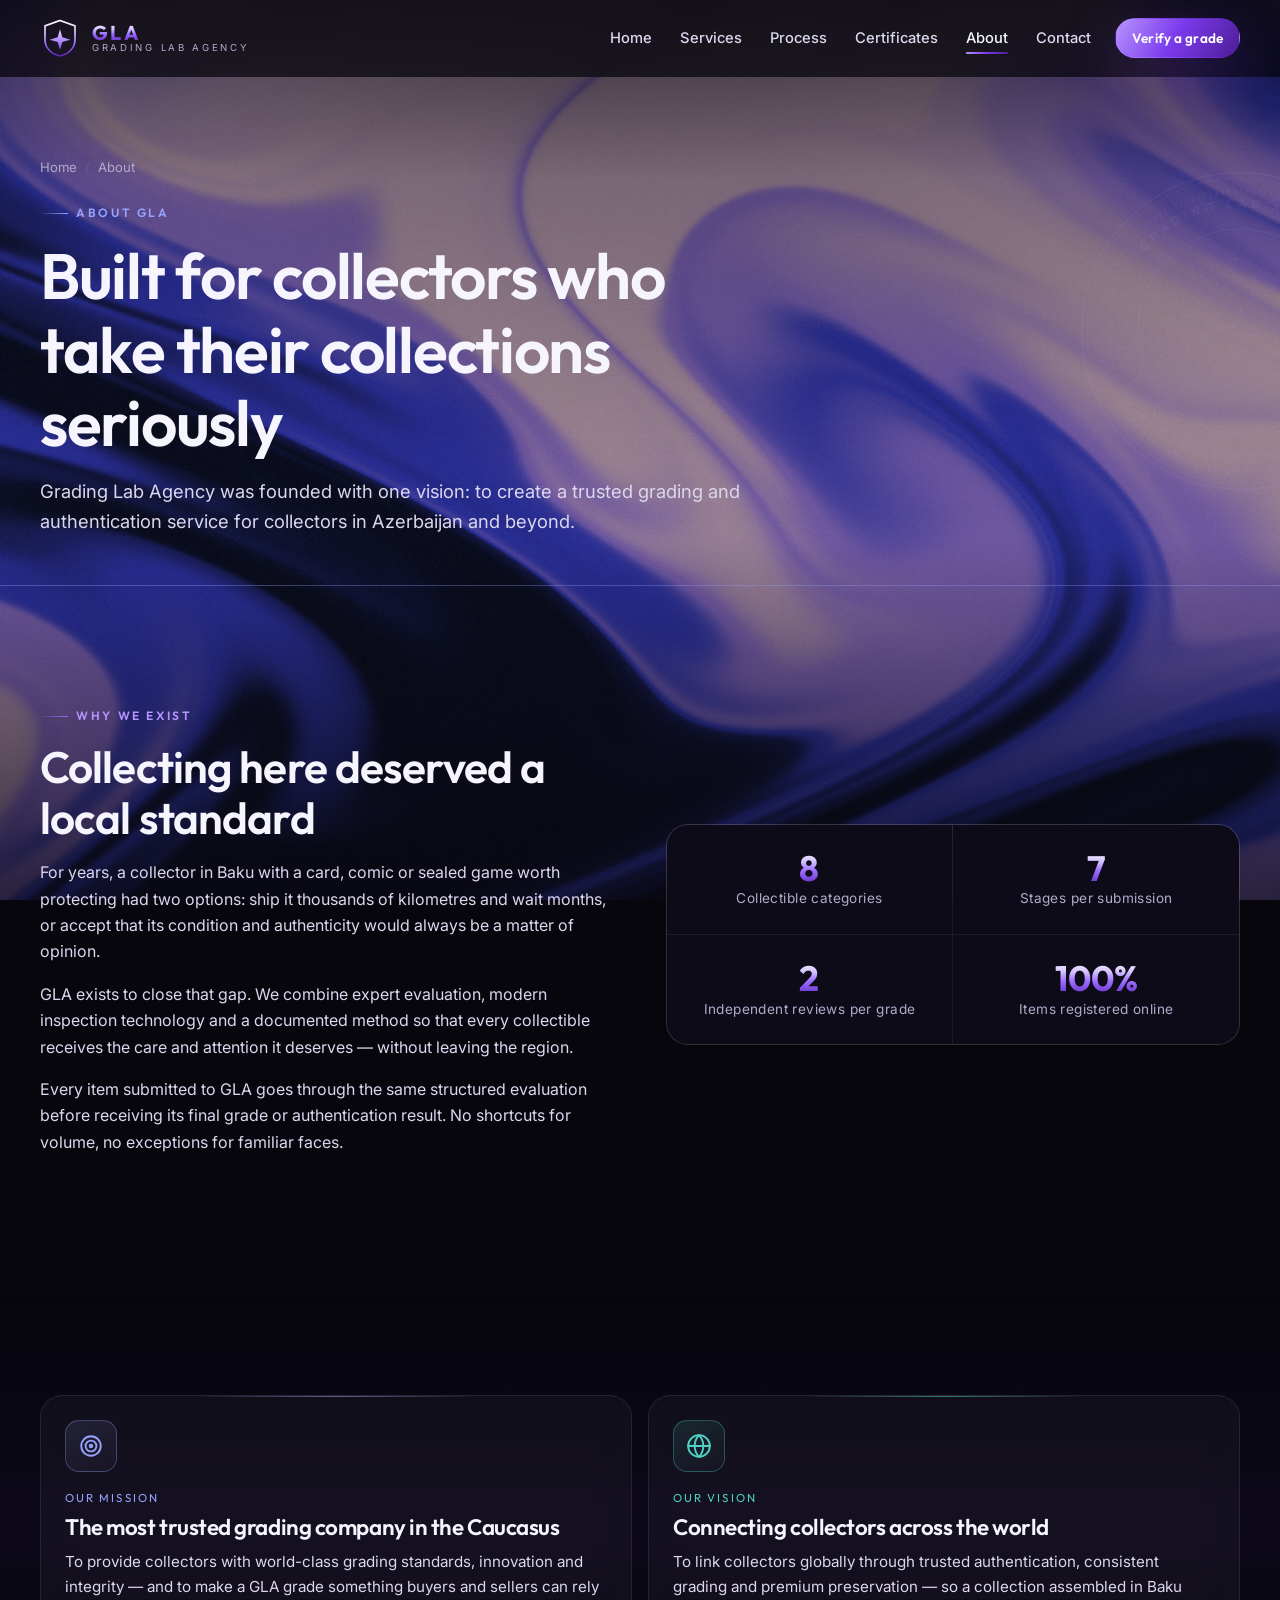
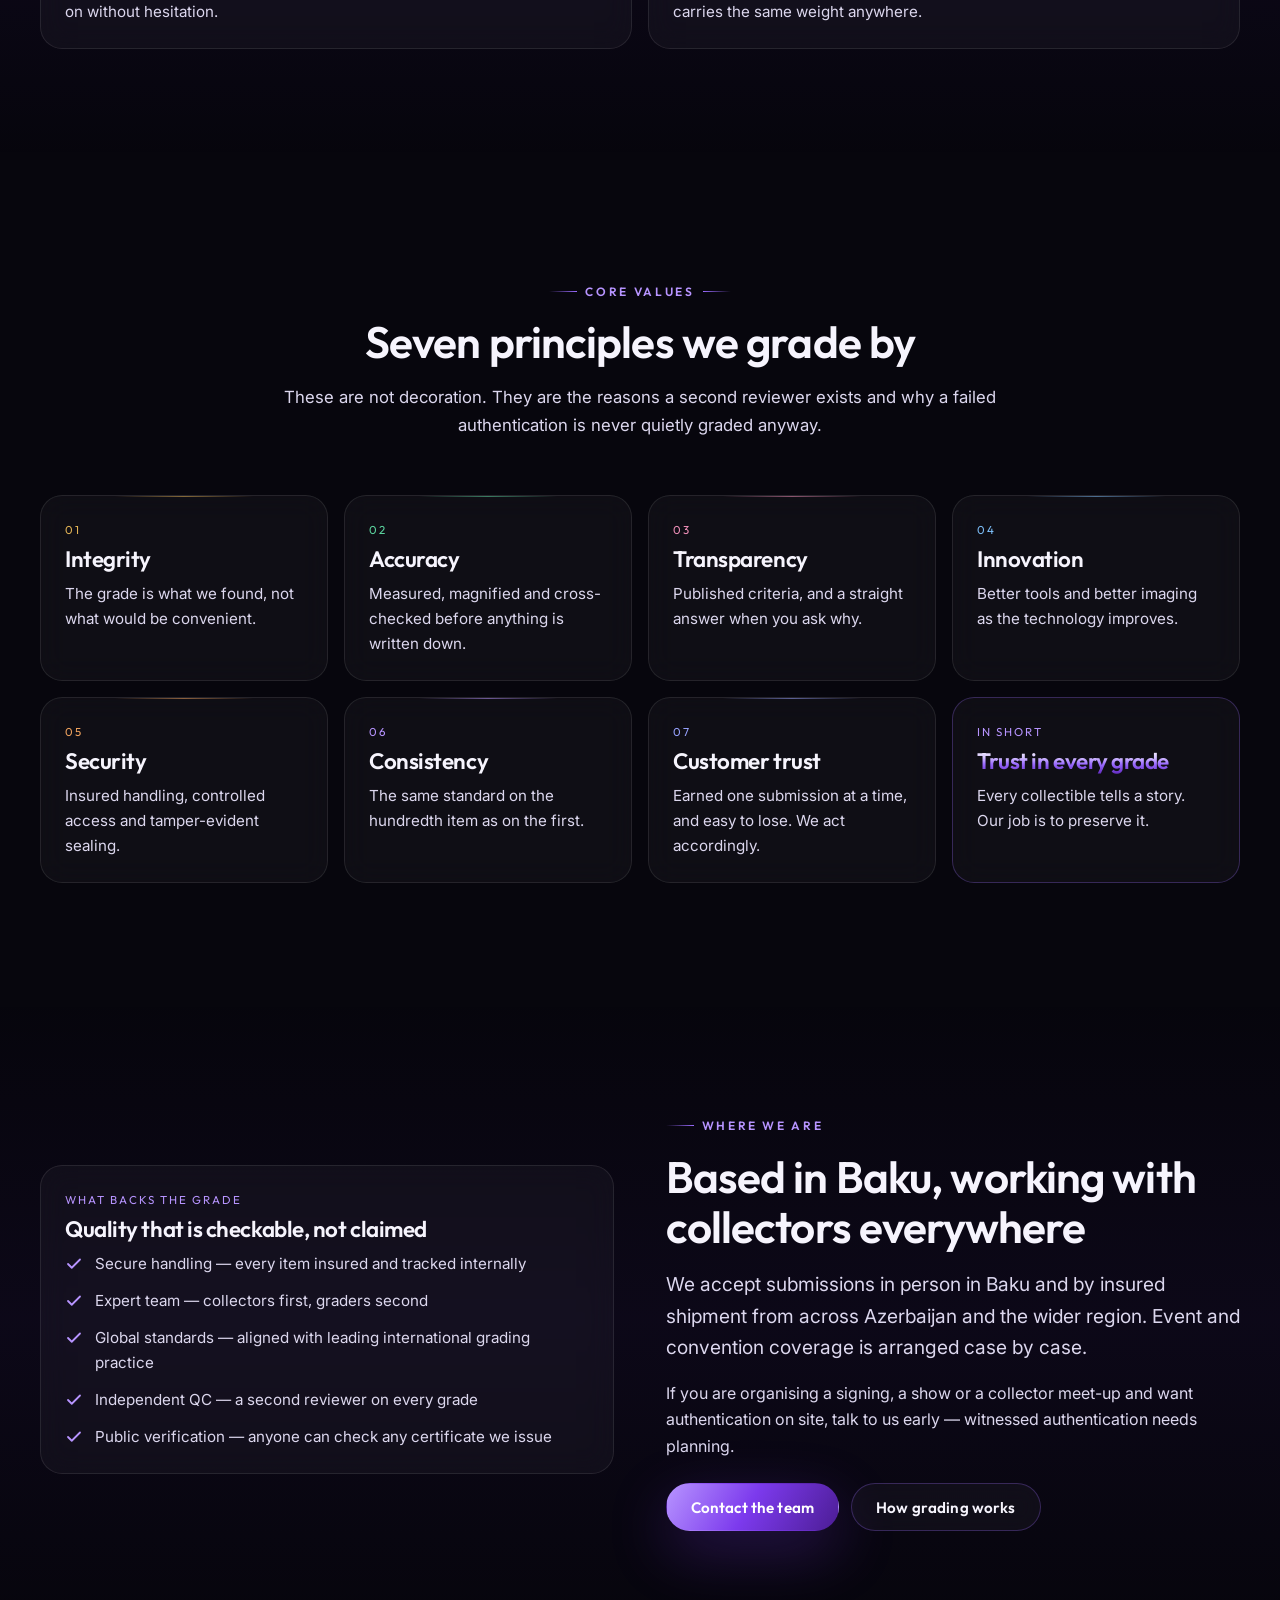
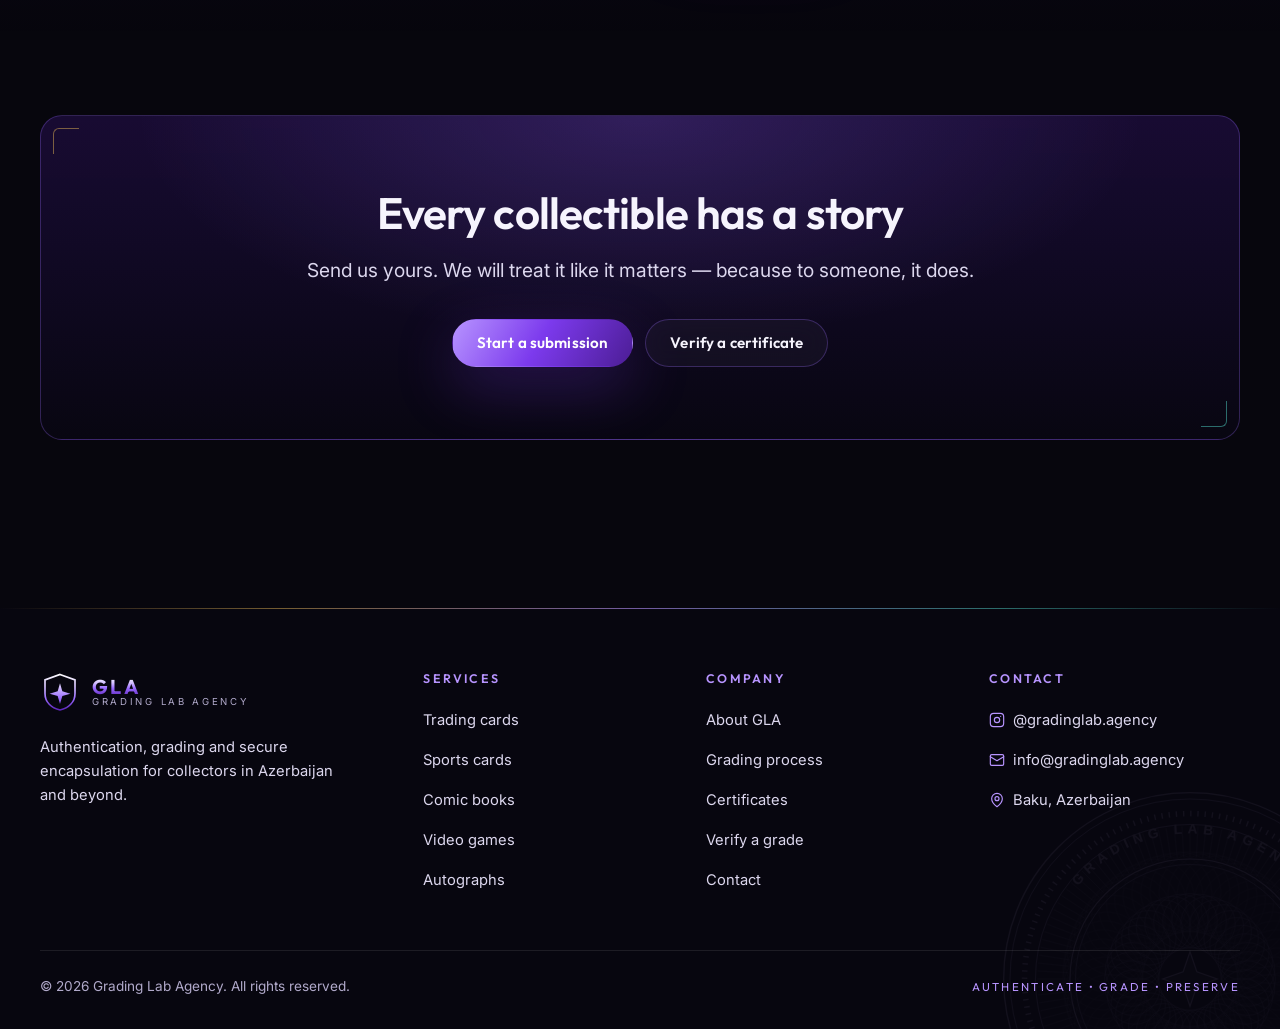
==== about.html @ 03808e55 "GLA site: grading agency site with Doctor Fate hero slab and Supabase-backed certificate verificatio" ====
<!DOCTYPE html>
<html lang="en">
<head>
<meta charset="utf-8">
<meta name="viewport" content="width=device-width, initial-scale=1">
<title>About GLA — Grading Lab Agency</title>
<meta name="description" content="Grading Lab Agency was founded to bring trusted collectible authentication and grading to Azerbaijan and the Caucasus. Our mission, vision and core values.">
<link rel="icon" href="assets/img/favicon.svg" type="image/svg+xml">
<link rel="preconnect" href="https://fonts.googleapis.com">
<link rel="preconnect" href="https://fonts.gstatic.com" crossorigin>
<link href="https://fonts.googleapis.com/css2?family=Outfit:wght@400;500;600;700&family=Inter:wght@300;400;500;600&family=JetBrains+Mono:wght@400;500&display=swap" rel="stylesheet">
<link rel="stylesheet" href="assets/css/style.css">
</head>
<body>
<div class="grain" aria-hidden="true"></div>
<a class="skip-link" href="#main">Skip to content</a>

<header class="site-header">
  <div class="container">
    <nav class="nav" aria-label="Main">
      <a class="brand" href="index.html" aria-label="Grading Lab Agency — home">
        <svg class="brand__mark" viewBox="0 0 48 48" fill="none" aria-hidden="true">
          <defs><linearGradient id="navMark" x1="24" y1="2" x2="24" y2="46" gradientUnits="userSpaceOnUse"><stop stop-color="#fff"/><stop offset=".35" stop-color="#d6c4ff"/><stop offset=".68" stop-color="#9a6bff"/><stop offset="1" stop-color="#5b23b8"/></linearGradient></defs>
          <path d="M24 3 42 9.5v16.2C42 36 34.4 42.9 24 45.6 13.6 42.9 6 36 6 25.7V9.5L24 3Z" stroke="url(#navMark)" stroke-width="2"/>
          <path d="M24 13.5 26.8 23.2 36.5 26 26.8 28.8 24 38.5 21.2 28.8 11.5 26 21.2 23.2Z" fill="url(#navMark)"/>
        </svg>
        <span class="brand__text">
          <span class="brand__name">GLA</span>
          <span class="brand__tag">Grading Lab Agency</span>
        </span>
      </a>

      <button class="nav__toggle" type="button" aria-expanded="false" aria-controls="primary-nav" aria-label="Open navigation menu">
        <svg class="icon-open" viewBox="0 0 24 24" fill="none" stroke="currentColor" stroke-width="2" stroke-linecap="round" aria-hidden="true"><path d="M4 7h16M4 12h16M4 17h16"/></svg>
        <svg class="icon-close" viewBox="0 0 24 24" fill="none" stroke="currentColor" stroke-width="2" stroke-linecap="round" aria-hidden="true"><path d="M6 6l12 12M18 6 6 18"/></svg>
      </button>

      <ul class="nav__links" id="primary-nav">
        <li><a class="nav__link" href="index.html">Home</a></li>
        <li><a class="nav__link" href="services.html">Services</a></li>
        <li><a class="nav__link" href="process.html">Process</a></li>
        <li><a class="nav__link" href="authenticity.html">Certificates</a></li>
        <li><a class="nav__link" href="about.html" aria-current="page">About</a></li>
        <li><a class="nav__link" href="contact.html">Contact</a></li>
        <li><a class="btn btn--primary btn--sm nav__cta" href="verify.html">Verify a grade</a></li>
      </ul>
    </nav>
  </div>
</header>

<main id="main">

  <section class="page-head" data-accent="indigo">
    <div class="container">
      <ol class="breadcrumb">
        <li><a href="index.html">Home</a></li>
        <li>About</li>
      </ol>
      <span class="eyebrow">About GLA</span>
      <h1>Built for collectors who take their collections seriously</h1>
      <p class="lead">
        Grading Lab Agency was founded with one vision: to create a trusted grading and authentication
        service for collectors in Azerbaijan and beyond.
      </p>
    </div>
  </section>

  <!-- ================= Story ================= -->
  <section class="section">
    <div class="container">
      <div class="split">
        <div>
          <span class="eyebrow">Why we exist</span>
          <h2>Collecting here deserved a local standard</h2>
          <p>
            For years, a collector in Baku with a card, comic or sealed game worth protecting had two
            options: ship it thousands of kilometres and wait months, or accept that its condition and
            authenticity would always be a matter of opinion.
          </p>
          <p>
            GLA exists to close that gap. We combine expert evaluation, modern inspection technology
            and a documented method so that every collectible receives the care and attention it
            deserves — without leaving the region.
          </p>
          <p>
            Every item submitted to GLA goes through the same structured evaluation before receiving
            its final grade or authentication result. No shortcuts for volume, no exceptions for
            familiar faces.
          </p>
        </div>

        <div class="stats">
          <div class="stats__item">
            <div class="stats__value">8</div>
            <div class="stats__label">Collectible categories</div>
          </div>
          <div class="stats__item">
            <div class="stats__value">7</div>
            <div class="stats__label">Stages per submission</div>
          </div>
          <div class="stats__item">
            <div class="stats__value">2</div>
            <div class="stats__label">Independent reviews per grade</div>
          </div>
          <div class="stats__item">
            <div class="stats__value">100%</div>
            <div class="stats__label">Items registered online</div>
          </div>
        </div>
      </div>
    </div>
  </section>

  <!-- ================= Mission / vision ================= -->
  <section class="section section--alt">
    <div class="container">
      <div class="grid grid--2">
        <div class="card reveal" data-accent="indigo">
          <div class="card__icon">
            <svg viewBox="0 0 24 24" fill="none" stroke="currentColor" stroke-width="1.75" stroke-linecap="round" stroke-linejoin="round" aria-hidden="true"><circle cx="12" cy="12" r="9"/><circle cx="12" cy="12" r="5"/><circle cx="12" cy="12" r="1.2"/></svg>
          </div>
          <span class="card__meta">Our mission</span>
          <h3>The most trusted grading company in the Caucasus</h3>
          <p>
            To provide collectors with world-class grading standards, innovation and integrity —
            and to make a GLA grade something buyers and sellers can rely on without hesitation.
          </p>
        </div>

        <div class="card reveal" data-accent="cyan">
          <div class="card__icon">
            <svg viewBox="0 0 24 24" fill="none" stroke="currentColor" stroke-width="1.75" stroke-linecap="round" stroke-linejoin="round" aria-hidden="true"><circle cx="12" cy="12" r="10"/><path d="M12 2a14.5 14.5 0 0 0 0 20 14.5 14.5 0 0 0 0-20M2 12h20"/></svg>
          </div>
          <span class="card__meta">Our vision</span>
          <h3>Connecting collectors across the world</h3>
          <p>
            To link collectors globally through trusted authentication, consistent grading and premium
            preservation — so a collection assembled in Baku carries the same weight anywhere.
          </p>
        </div>
      </div>
    </div>
  </section>

  <!-- ================= Values ================= -->
  <section class="section">
    <div class="container">
      <div class="section-head text-center">
        <span class="eyebrow">Core values</span>
        <h2>Seven principles we grade by</h2>
        <p>These are not decoration. They are the reasons a second reviewer exists and why a failed authentication is never quietly graded anyway.</p>
      </div>

      <div class="grid grid--4">
        <div class="card reveal" data-accent="gold">
          <span class="card__meta">01</span>
          <h3>Integrity</h3>
          <p>The grade is what we found, not what would be convenient.</p>
        </div>
        <div class="card reveal" data-accent="emerald">
          <span class="card__meta">02</span>
          <h3>Accuracy</h3>
          <p>Measured, magnified and cross-checked before anything is written down.</p>
        </div>
        <div class="card reveal" data-accent="rose">
          <span class="card__meta">03</span>
          <h3>Transparency</h3>
          <p>Published criteria, and a straight answer when you ask why.</p>
        </div>
        <div class="card reveal" data-accent="sky">
          <span class="card__meta">04</span>
          <h3>Innovation</h3>
          <p>Better tools and better imaging as the technology improves.</p>
        </div>
        <div class="card reveal" data-accent="amber">
          <span class="card__meta">05</span>
          <h3>Security</h3>
          <p>Insured handling, controlled access and tamper-evident sealing.</p>
        </div>
        <div class="card reveal" data-accent="violet">
          <span class="card__meta">06</span>
          <h3>Consistency</h3>
          <p>The same standard on the hundredth item as on the first.</p>
        </div>
        <div class="card reveal" data-accent="indigo">
          <span class="card__meta">07</span>
          <h3>Customer trust</h3>
          <p>Earned one submission at a time, and easy to lose. We act accordingly.</p>
        </div>
        <div class="card reveal" style="border-color: var(--border-brand)">
          <span class="card__meta">In short</span>
          <h3 class="text-chrome">Trust in every grade</h3>
          <p>Every collectible tells a story. Our job is to preserve it.</p>
        </div>
      </div>
    </div>
  </section>

  <!-- ================= Standards ================= -->
  <section class="section section--alt">
    <div class="container">
      <div class="split">
        <div class="card">
          <span class="card__meta">What backs the grade</span>
          <h3>Quality that is checkable, not claimed</h3>
          <ul class="check-list">
            <li><svg viewBox="0 0 24 24" fill="none" stroke="currentColor" stroke-width="2.4" stroke-linecap="round" stroke-linejoin="round" aria-hidden="true"><path d="m20 6-11 11-5-5"/></svg> Secure handling — every item insured and tracked internally</li>
            <li><svg viewBox="0 0 24 24" fill="none" stroke="currentColor" stroke-width="2.4" stroke-linecap="round" stroke-linejoin="round" aria-hidden="true"><path d="m20 6-11 11-5-5"/></svg> Expert team — collectors first, graders second</li>
            <li><svg viewBox="0 0 24 24" fill="none" stroke="currentColor" stroke-width="2.4" stroke-linecap="round" stroke-linejoin="round" aria-hidden="true"><path d="m20 6-11 11-5-5"/></svg> Global standards — aligned with leading international grading practice</li>
            <li><svg viewBox="0 0 24 24" fill="none" stroke="currentColor" stroke-width="2.4" stroke-linecap="round" stroke-linejoin="round" aria-hidden="true"><path d="m20 6-11 11-5-5"/></svg> Independent QC — a second reviewer on every grade</li>
            <li><svg viewBox="0 0 24 24" fill="none" stroke="currentColor" stroke-width="2.4" stroke-linecap="round" stroke-linejoin="round" aria-hidden="true"><path d="m20 6-11 11-5-5"/></svg> Public verification — anyone can check any certificate we issue</li>
          </ul>
        </div>

        <div>
          <span class="eyebrow">Where we are</span>
          <h2>Based in Baku, working with collectors everywhere</h2>
          <p class="lead">
            We accept submissions in person in Baku and by insured shipment from across Azerbaijan and
            the wider region. Event and convention coverage is arranged case by case.
          </p>
          <p>
            If you are organising a signing, a show or a collector meet-up and want authentication on
            site, talk to us early — witnessed authentication needs planning.
          </p>
          <div class="btn-row" style="margin-top: var(--sp-6)">
            <a class="btn btn--primary" href="contact.html">Contact the team</a>
            <a class="btn btn--ghost" href="process.html">How grading works</a>
          </div>
        </div>
      </div>
    </div>
  </section>

  <section class="section section--tight">
    <div class="container">
      <div class="cta-band reveal">
        <h2>Every collectible has a story</h2>
        <p class="lead">Send us yours. We will treat it like it matters — because to someone, it does.</p>
        <div class="btn-row">
          <a class="btn btn--primary" href="contact.html">Start a submission</a>
          <a class="btn btn--ghost" href="verify.html">Verify a certificate</a>
        </div>
      </div>
    </div>
  </section>

</main>

<footer class="site-footer">
  <div class="container">
    <div class="footer__grid">
      <div class="footer__brand">
        <a class="brand" href="index.html" aria-label="Grading Lab Agency — home">
          <svg class="brand__mark" viewBox="0 0 48 48" fill="none" aria-hidden="true">
            <defs><linearGradient id="footMark" x1="24" y1="2" x2="24" y2="46" gradientUnits="userSpaceOnUse"><stop stop-color="#fff"/><stop offset=".35" stop-color="#d6c4ff"/><stop offset=".68" stop-color="#9a6bff"/><stop offset="1" stop-color="#5b23b8"/></linearGradient></defs>
            <path d="M24 3 42 9.5v16.2C42 36 34.4 42.9 24 45.6 13.6 42.9 6 36 6 25.7V9.5L24 3Z" stroke="url(#footMark)" stroke-width="2"/>
            <path d="M24 13.5 26.8 23.2 36.5 26 26.8 28.8 24 38.5 21.2 28.8 11.5 26 21.2 23.2Z" fill="url(#footMark)"/>
          </svg>
          <span class="brand__text">
            <span class="brand__name">GLA</span>
            <span class="brand__tag">Grading Lab Agency</span>
          </span>
        </a>
        <p>Authentication, grading and secure encapsulation for collectors in Azerbaijan and beyond.</p>
      </div>

      <div class="footer__col">
        <h4>Services</h4>
        <ul>
          <li><a href="services.html#trading-cards">Trading cards</a></li>
          <li><a href="services.html#sports-cards">Sports cards</a></li>
          <li><a href="services.html#comics">Comic books</a></li>
          <li><a href="services.html#video-games">Video games</a></li>
          <li><a href="services.html#autographs">Autographs</a></li>
        </ul>
      </div>

      <div class="footer__col">
        <h4>Company</h4>
        <ul>
          <li><a href="about.html">About GLA</a></li>
          <li><a href="process.html">Grading process</a></li>
          <li><a href="authenticity.html">Certificates</a></li>
          <li><a href="verify.html">Verify a grade</a></li>
          <li><a href="contact.html">Contact</a></li>
        </ul>
      </div>

      <div class="footer__col">
        <h4>Contact</h4>
        <ul>
          <li><a href="https://www.instagram.com/gradinglab.agency" target="_blank" rel="noopener noreferrer">
            <svg viewBox="0 0 24 24" fill="none" stroke="currentColor" stroke-width="1.75" stroke-linecap="round" stroke-linejoin="round" aria-hidden="true"><rect x="2" y="2" width="20" height="20" rx="5"/><circle cx="12" cy="12" r="4"/><path d="M17.5 6.5h.01"/></svg>
            @gradinglab.agency</a></li>
          <li><a href="mailto:info@gradinglab.agency">
            <svg viewBox="0 0 24 24" fill="none" stroke="currentColor" stroke-width="1.75" stroke-linecap="round" stroke-linejoin="round" aria-hidden="true"><rect x="2" y="4" width="20" height="16" rx="2"/><path d="m2 7 10 6 10-6"/></svg>
            info@gradinglab.agency</a></li>
          <li><span>
            <svg viewBox="0 0 24 24" fill="none" stroke="currentColor" stroke-width="1.75" stroke-linecap="round" stroke-linejoin="round" aria-hidden="true"><path d="M20 10c0 6-8 12-8 12s-8-6-8-12a8 8 0 0 1 16 0Z"/><circle cx="12" cy="10" r="3"/></svg>
            Baku, Azerbaijan</span></li>
        </ul>
      </div>
    </div>

    <div class="footer__bottom">
      <span>&copy; <span data-year>2026</span> Grading Lab Agency. All rights reserved.</span>
      <span class="footer__tagline">Authenticate • Grade • Preserve</span>
    </div>
  </div>
</footer>

<script src="assets/js/silk-bg.js" defer></script>

<script src="assets/js/main.js" defer></script>
</body>
</html>
---- assets/css/style.css ----
/* ==========================================================================
   Grading Lab Agency (GLA) — Global stylesheet
   Dark chrome-violet luxury system. Tokens → base → layout → components.
   ========================================================================== */

/* --------------------------------------------------------------------------
   1. Design tokens
   -------------------------------------------------------------------------- */
:root {
  /* Surfaces */
  --bg: #07060d;
  --bg-elevated: #0d0b17;
  --surface: rgba(255, 255, 255, 0.035);
  --surface-strong: rgba(255, 255, 255, 0.06);
  --surface-solid: #12101f;

  /* Brand — chrome violet */
  --violet-100: #ede6ff;
  --violet-200: #d6c4ff;
  --violet-300: #b794ff;
  --violet-400: #9a6bff;
  --violet-500: #7c3aed;
  --violet-600: #6425c9;
  --violet-700: #431a8a;
  --violet-900: #1b0d3a;

  /* Text */
  --text: #f6f4fd;
  --text-secondary: #dcd7ee;   /* lifted for readability over the shader */
  --text-muted: #b1aacb;       /* lifted so small labels stay legible */

  /* Lines */
  --border: rgba(255, 255, 255, 0.09);
  --border-brand: rgba(154, 107, 255, 0.28);

  /* Semantic */
  --success: #34d399;
  --danger: #f87171;
  --warning: #fbbf24;

  /* Accents — deliberately desaturated so they read as rich rather than neon
     on a near-black page. Each one carries meaning somewhere in the site:
     gold = grade and value, cyan = verification, emerald = authenticated. */
  --a-violet: #b794ff;
  --a-gold:   #e2b355;
  --a-cyan:   #4fd1c5;
  --a-rose:   #ef8fb8;
  --a-amber:  #f0a35e;
  --a-sky:    #7cbdf7;
  --a-emerald:#5cd6a0;
  --a-indigo: #98a3ff;

  /* Gradients */
  --chrome: linear-gradient(180deg, #ffffff 0%, #d6c4ff 32%, #9a6bff 58%, #5b23b8 100%);
  --brand-sweep: linear-gradient(120deg, #b794ff 0%, #7c3aed 48%, #4c1d95 100%);
  --glow: radial-gradient(circle at 50% 0%, rgba(124, 58, 237, 0.35), transparent 65%);

  /* Type */
  --font-display: 'Outfit', 'Segoe UI', system-ui, sans-serif;
  --font-body: 'Inter', system-ui, -apple-system, sans-serif;
  --font-mono: 'JetBrains Mono', ui-monospace, 'SF Mono', monospace;

  /* Space scale (4pt rhythm) */
  --sp-1: 0.25rem;
  --sp-2: 0.5rem;
  --sp-3: 0.75rem;
  --sp-4: 1rem;
  --sp-6: 1.5rem;
  --sp-8: 2rem;
  --sp-12: 3rem;
  --sp-16: 4rem;
  --sp-24: 6rem;

  /* Shape */
  --radius-sm: 8px;
  --radius: 14px;
  --radius-lg: 22px;
  --radius-pill: 999px;

  /* Elevation */
  --shadow-sm: 0 2px 12px rgba(0, 0, 0, 0.4);
  --shadow: 0 18px 48px rgba(0, 0, 0, 0.55);
  --shadow-brand: 0 20px 60px rgba(124, 58, 237, 0.28);

  /* Motion */
  --ease-out: cubic-bezier(0.22, 1, 0.36, 1);
  --dur: 240ms;

  /* Layering */
  --z-header: 100;
  --z-menu: 200;

  --container: 1200px;
}

/* --------------------------------------------------------------------------
   2. Base
   -------------------------------------------------------------------------- */
*,
*::before,
*::after { box-sizing: border-box; }

html {
  scroll-behavior: smooth;
  -webkit-text-size-adjust: 100%;
  background: var(--bg);   /* base layer + fallback if the shader can't run */
}

body {
  margin: 0;
  min-height: 100dvh;
  background: transparent;  /* let the .silk-bg canvas show through */
  color: var(--text-secondary);
  font-family: var(--font-body);
  font-size: 1rem;
  line-height: 1.65;
  -webkit-font-smoothing: antialiased;
  overflow-x: hidden;
}

/* Legibility scrim over the Silk canvas. A dark veil — heavier at the top
   (behind the sticky header) and bottom (behind the footer), lighter through
   the middle so the flow reads clearly — keeps the silk from washing out the
   light UI text. Doubles as the tint over the html base colour when the
   shader is absent. */
body::before {
  content: '';
  position: fixed;
  inset: 0;
  pointer-events: none;
  z-index: 0;
  background:
    linear-gradient(180deg,
      rgba(7, 6, 13, 0.74) 0%,
      rgba(7, 6, 13, 0.44) 20%,
      rgba(7, 6, 13, 0.40) 60%,
      rgba(7, 6, 13, 0.80) 100%),
    radial-gradient(120% 85% at 50% 0%, rgba(11, 16, 38, 0.30), transparent 62%);
}

/* Lab-bench grid plus a fine grain. The grain is what stops the big gradients
   from banding, and it is most of why the surfaces read as "material". */
body::after {
  content: '';
  position: fixed;
  inset: 0;
  pointer-events: none;
  z-index: 0;
  background-image:
    linear-gradient(rgba(154, 107, 255, 0.055) 1px, transparent 1px),
    linear-gradient(90deg, rgba(154, 107, 255, 0.055) 1px, transparent 1px);
  background-size: 72px 72px;
  -webkit-mask-image: radial-gradient(120% 90% at 50% 0%, #000 0%, transparent 72%);
  mask-image: radial-gradient(120% 90% at 50% 0%, #000 0%, transparent 72%);
  opacity: 0.7;
}

.grain {
  position: fixed;
  inset: 0;
  z-index: 0;
  pointer-events: none;
  opacity: 0.05;
  mix-blend-mode: overlay;
  background-image: url("data:image/svg+xml,%3Csvg xmlns='http://www.w3.org/2000/svg' width='180' height='180'%3E%3Cfilter id='n'%3E%3CfeTurbulence type='fractalNoise' baseFrequency='.85' numOctaves='3' stitchTiles='stitch'/%3E%3C/filter%3E%3Crect width='180' height='180' filter='url(%23n)'/%3E%3C/svg%3E");
}

/* --------------------------------------------------------------------------
   1b. Silk shader backdrop + legibility scrim
   assets/js/silk-bg.js mounts a fixed <canvas.silk-bg> that renders the
   animated "Silk" flow shader. The canvas sits at the very back; a scrim
   (repurposed body::before) tones the bright silk down to a deep, moody flow
   so the dark UI and its light text stay readable over it. If WebGL is
   unavailable the canvas removes itself and this same scrim + the html base
   colour become the static fallback background.
   -------------------------------------------------------------------------- */
.silk-bg {
  position: fixed;
  inset: 0;
  width: 100%;
  height: 100%;
  z-index: -1;            /* behind the scrim (body::before) and all content */
  display: block;
  pointer-events: none;
  background: var(--bg);  /* covers the first frame before WebGL paints */
}

h1, h2, h3, h4, h5 {
  font-family: var(--font-display);
  color: var(--text);
  line-height: 1.15;
  margin: 0 0 var(--sp-4);
  font-weight: 600;
  letter-spacing: -0.02em;
}

h1 { font-size: clamp(2.25rem, 6vw, 4rem); }
h2 { font-size: clamp(1.75rem, 4vw, 2.75rem); }
h3 { font-size: clamp(1.15rem, 2vw, 1.4rem); }
h4 { font-size: 1.05rem; }

p { margin: 0 0 var(--sp-4); max-width: 68ch; }

a {
  color: var(--violet-300);
  text-decoration: none;
  transition: color var(--dur) var(--ease-out);
}
a:hover { color: var(--violet-200); }

img, svg { max-width: 100%; height: auto; display: block; }

ul, ol { margin: 0; padding: 0; list-style: none; }

:focus-visible {
  outline: 2px solid var(--violet-300);
  outline-offset: 3px;
  border-radius: 4px;
}

::selection { background: var(--violet-500); color: #fff; }

/* --------------------------------------------------------------------------
   3. Utilities
   -------------------------------------------------------------------------- */
.container {
  width: min(100% - 2.5rem, var(--container));
  margin-inline: auto;
  position: relative;
  z-index: 1;
}

.container--narrow { max-width: 860px; }

.section { padding-block: clamp(3.5rem, 9vw, 7rem); position: relative; }
.section--tight { padding-block: clamp(2.5rem, 6vw, 4.5rem); }
.section--alt { background: linear-gradient(180deg, transparent, rgba(124, 58, 237, 0.05), transparent); }
.section--flush-bottom { padding-bottom: 0; }
.section--flush-top { padding-top: 0; }

.skip-link {
  position: absolute;
  left: var(--sp-4);
  top: -100px;
  z-index: 999;
  background: var(--violet-500);
  color: #fff;
  padding: var(--sp-3) var(--sp-4);
  border-radius: var(--radius-sm);
  font-weight: 600;
  transition: top var(--dur) var(--ease-out);
}
.skip-link:focus { top: var(--sp-4); color: #fff; }

.sr-only {
  position: absolute;
  width: 1px; height: 1px;
  padding: 0; margin: -1px;
  overflow: hidden;
  clip: rect(0 0 0 0);
  white-space: nowrap;
  border: 0;
}

.text-chrome {
  background: var(--chrome);
  -webkit-background-clip: text;
  background-clip: text;
  color: transparent;
}

.text-violet { color: var(--violet-300); }
.text-center { text-align: center; }
.mono { font-family: var(--font-mono); font-variant-numeric: tabular-nums; }

/* Eyebrow label above section titles */
.eyebrow {
  display: inline-flex;
  align-items: center;
  gap: var(--sp-2);
  font-family: var(--font-display);
  font-size: 0.75rem;
  font-weight: 600;
  letter-spacing: 0.22em;
  text-transform: uppercase;
  color: var(--violet-300);
  margin-bottom: var(--sp-4);
}
.eyebrow::before {
  content: '';
  width: 28px;
  height: 1px;
  background: linear-gradient(90deg, transparent, var(--violet-400));
}

.section-head { max-width: 760px; margin-bottom: clamp(2rem, 5vw, 3.5rem); }
.section-head.text-center { margin-inline: auto; }
.section-head.text-center .eyebrow::after {
  content: '';
  width: 28px;
  height: 1px;
  background: linear-gradient(270deg, transparent, var(--violet-400));
}
.section-head p { font-size: 1.05rem; }
.section-head.text-center p { margin-inline: auto; }

.lead { font-size: clamp(1.05rem, 2vw, 1.2rem); color: var(--text-secondary); }

.divider {
  height: 1px;
  border: 0;
  background: linear-gradient(90deg, transparent, var(--border-brand), transparent);
  margin: 0;
}

/* --------------------------------------------------------------------------
   4. Buttons
   -------------------------------------------------------------------------- */
.btn {
  display: inline-flex;
  align-items: center;
  justify-content: center;
  gap: var(--sp-2);
  min-height: 48px;
  padding: 0 var(--sp-6);
  border-radius: var(--radius-pill);
  border: 1px solid transparent;
  font-family: var(--font-display);
  font-size: 0.95rem;
  font-weight: 600;
  letter-spacing: 0.01em;
  cursor: pointer;
  text-align: center;
  transition: transform var(--dur) var(--ease-out),
              box-shadow var(--dur) var(--ease-out),
              background-color var(--dur) var(--ease-out),
              border-color var(--dur) var(--ease-out),
              color var(--dur) var(--ease-out);
}

.btn:active { transform: translateY(1px); }

.btn--primary {
  background: var(--brand-sweep);
  color: #fff;
  box-shadow: var(--shadow-brand);
}
.btn--primary:hover {
  color: #fff;
  box-shadow: 0 24px 70px rgba(124, 58, 237, 0.45);
  transform: translateY(-2px);
}

.btn--ghost {
  background: var(--surface);
  border-color: var(--border-brand);
  color: var(--text);
  backdrop-filter: blur(12px);
}
.btn--ghost:hover {
  background: var(--surface-strong);
  border-color: var(--violet-400);
  color: #fff;
  transform: translateY(-2px);
}

.btn--block { width: 100%; }
.btn--sm { min-height: 40px; padding: 0 var(--sp-4); font-size: 0.85rem; }

.btn[disabled], .btn[aria-disabled='true'] {
  opacity: 0.45;
  cursor: not-allowed;
  transform: none;
  box-shadow: none;
}

.btn-row {
  display: flex;
  flex-wrap: wrap;
  gap: var(--sp-3);
}

/* Text link with arrow */
.link-arrow {
  display: inline-flex;
  align-items: center;
  gap: var(--sp-2);
  font-family: var(--font-display);
  font-weight: 600;
  font-size: 0.9rem;
  min-height: 44px;
}
.link-arrow svg { transition: transform var(--dur) var(--ease-out); }
.link-arrow:hover svg { transform: translateX(4px); }

/* --------------------------------------------------------------------------
   5. Header / navigation
   -------------------------------------------------------------------------- */
.site-header {
  position: sticky;
  top: 0;
  z-index: var(--z-header);
  background: rgba(7, 6, 13, 0.72);
  backdrop-filter: blur(18px);
  -webkit-backdrop-filter: blur(18px);
  border-bottom: 1px solid transparent;
  transition: border-color var(--dur) var(--ease-out), background-color var(--dur) var(--ease-out);
}
.site-header.is-stuck {
  border-bottom-color: var(--border);
  background: rgba(7, 6, 13, 0.92);
}

.nav {
  display: flex;
  align-items: center;
  gap: var(--sp-6);
  min-height: 76px;
}

.brand {
  display: inline-flex;
  align-items: center;
  gap: var(--sp-3);
  margin-right: auto;
  color: var(--text);
}
.brand:hover { color: var(--text); }
.brand__mark { width: 40px; height: 40px; flex: none; }
.brand__text { display: flex; flex-direction: column; line-height: 1.05; }
.brand__name {
  font-family: var(--font-display);
  font-weight: 700;
  font-size: 1.25rem;
  letter-spacing: 0.12em;
  background: var(--chrome);
  -webkit-background-clip: text;
  background-clip: text;
  color: transparent;
}
.brand__tag {
  font-size: 0.6rem;
  letter-spacing: 0.28em;
  text-transform: uppercase;
  color: var(--text-muted);
}

.nav__links {
  display: flex;
  align-items: center;
  gap: var(--sp-1);
}

.nav__link {
  display: inline-flex;
  align-items: center;
  min-height: 44px;
  padding: 0 var(--sp-3);
  border-radius: var(--radius-sm);
  font-size: 0.92rem;
  font-weight: 500;
  color: var(--text-secondary);
  position: relative;
  transition: color var(--dur) var(--ease-out), background-color var(--dur) var(--ease-out);
}
.nav__link:hover { color: var(--text); background: var(--surface); }
.nav__link[aria-current='page'] { color: var(--text); }
.nav__link[aria-current='page']::after {
  content: '';
  position: absolute;
  left: var(--sp-3);
  right: var(--sp-3);
  bottom: 6px;
  height: 2px;
  border-radius: 2px;
  background: var(--brand-sweep);
}

.nav__cta { margin-left: var(--sp-2); }

.nav__toggle {
  display: none;
  align-items: center;
  justify-content: center;
  width: 48px;
  height: 48px;
  border-radius: var(--radius-sm);
  border: 1px solid var(--border);
  background: var(--surface);
  color: var(--text);
  cursor: pointer;
}
.nav__toggle:hover { background: var(--surface-strong); }
.nav__toggle svg { width: 22px; height: 22px; }
.nav__toggle .icon-close { display: none; }
.nav__toggle[aria-expanded='true'] .icon-close { display: block; }
.nav__toggle[aria-expanded='true'] .icon-open { display: none; }

@media (max-width: 1040px) {
  .nav__toggle { display: inline-flex; }
  .nav__links {
    position: fixed;
    inset: 76px 0 auto;
    z-index: var(--z-menu);
    flex-direction: column;
    align-items: stretch;
    gap: var(--sp-1);
    padding: var(--sp-4) 1.25rem calc(var(--sp-8) + env(safe-area-inset-bottom));
    background: rgba(9, 7, 18, 0.98);
    backdrop-filter: blur(20px);
    border-bottom: 1px solid var(--border);
    max-height: calc(100dvh - 76px);
    overflow-y: auto;
    transform: translateY(-8px);
    opacity: 0;
    visibility: hidden;
    transition: opacity var(--dur) var(--ease-out), transform var(--dur) var(--ease-out), visibility var(--dur);
  }
  .nav__links.is-open {
    transform: translateY(0);
    opacity: 1;
    visibility: visible;
  }
  .nav__link { min-height: 52px; padding: 0 var(--sp-4); font-size: 1rem; }
  .nav__link[aria-current='page']::after { display: none; }
  .nav__link[aria-current='page'] { background: var(--surface); color: var(--violet-200); }
  .nav__cta { margin: var(--sp-3) 0 0; }
}

/* --------------------------------------------------------------------------
   6. Hero
   -------------------------------------------------------------------------- */
.hero {
  position: relative;
  padding-block: clamp(3.5rem, 10vw, 7.5rem) clamp(3rem, 8vw, 6rem);
  overflow: hidden;
}

.hero__grid {
  display: grid;
  grid-template-columns: 1.05fr 0.95fr;
  gap: clamp(2rem, 5vw, 4rem);
  align-items: center;
}
/* Stop grid tracks being forced wider than the container by min-content. */
.hero__grid > * { min-width: 0; }

.hero__badge {
  display: inline-flex;
  align-items: center;
  gap: var(--sp-2);
  padding: var(--sp-2) var(--sp-4);
  border-radius: var(--radius-pill);
  border: 1px solid var(--border-brand);
  background: var(--surface);
  backdrop-filter: blur(12px);
  font-size: 0.78rem;
  font-weight: 500;
  letter-spacing: 0.08em;
  text-transform: uppercase;
  color: var(--violet-200);
  margin-bottom: var(--sp-6);
}
.hero__badge .dot {
  width: 7px; height: 7px;
  border-radius: 50%;
  background: var(--violet-300);
  box-shadow: 0 0 12px var(--violet-400);
}

.hero h1 { margin-bottom: var(--sp-6); }
.hero__title-line { display: block; }

.hero__sub {
  font-size: clamp(1.05rem, 2vw, 1.2rem);
  max-width: 54ch;
  margin-bottom: var(--sp-8);
}

/* ---- Hero stage: 3D rotating graded slab ------------------------------- */
.hero__stage {
  position: relative;
  display: grid;
  place-items: center;
  min-height: 480px;
  perspective: 1500px;
  perspective-origin: 50% 44%;
}
.hero__stage::after {          /* pool of light on the "desk" */
  content: '';
  position: absolute;
  bottom: 6%;
  left: 50%;
  translate: -50% 0;
  width: 320px;
  height: 64px;
  border-radius: 50%;
  background: radial-gradient(ellipse at center, rgba(124, 58, 237, 0.55), transparent 70%);
  filter: blur(18px);
}

.slab3d {
  position: relative;
  width: 280px;
  height: 420px;
  transform-style: preserve-3d;
  transform: rotateX(4deg) rotateY(-16deg);
  animation: slabSpin 26s linear infinite;
  will-change: transform;
}
/* Pause so visitors can read the label or the record on the back. */
.hero__stage:hover .slab3d,
.hero__stage:focus-within .slab3d { animation-play-state: paused; }

@keyframes slabSpin {
  from { transform: rotateX(4deg) rotateY(0deg); }
  to   { transform: rotateX(4deg) rotateY(360deg); }
}

.slab3d__face {
  position: absolute;
  inset: 0;
  border-radius: 18px;
  overflow: hidden;
  backface-visibility: hidden;
  background: linear-gradient(158deg, rgba(255, 255, 255, 0.17), rgba(255, 255, 255, 0.04) 46%, rgba(124, 58, 237, 0.18));
  border: 1px solid rgba(255, 255, 255, 0.2);
  box-shadow: 0 34px 80px rgba(0, 0, 0, 0.62), inset 0 1px 0 rgba(255, 255, 255, 0.32);
}
.slab3d__face--front { transform: translateZ(9px); }
.slab3d__face--back { transform: rotateY(180deg) translateZ(9px); }

.slab3d__edge {
  position: absolute;
  top: 0;
  left: 50%;
  width: 18px;
  height: 420px;
  margin-left: -9px;
  border-radius: 4px;
  background: linear-gradient(180deg, rgba(214, 196, 255, 0.4), rgba(124, 58, 237, 0.2));
}
.slab3d__edge--l { transform: rotateY(-90deg) translateZ(140px); }
.slab3d__edge--r { transform: rotateY(90deg) translateZ(140px); }

/* --- holographic security label --- */
.slab3d__label {
  position: absolute;
  top: 14px;
  left: 14px;
  right: 14px;
  height: 62px;
  display: flex;
  align-items: center;
  gap: 10px;
  padding: 8px 10px;
  border-radius: 10px;
  overflow: hidden;
  background: linear-gradient(120deg, #150e2e, #241548);
  border: 1px solid rgba(214, 196, 255, 0.3);
}
.slab3d__label-text { flex: 1 1 auto; min-width: 0; }
.slab3d__item {
  display: block;
  font-family: var(--font-display);
  font-size: 0.68rem;
  font-weight: 600;
  letter-spacing: 0.06em;
  text-transform: uppercase;
  color: var(--text);
  white-space: nowrap;
  overflow: hidden;
  text-overflow: ellipsis;
}
.slab3d__set {
  display: block;
  font-size: 0.56rem;
  letter-spacing: 0.08em;
  text-transform: uppercase;
  color: var(--text-muted);
}
.slab3d__grade {
  flex: none;
  text-align: right;
  font-family: var(--font-display);
  font-size: 1.6rem;
  font-weight: 700;
  line-height: 1;
  background: var(--chrome);
  -webkit-background-clip: text;
  background-clip: text;
  color: transparent;
}
.slab3d__grade span {
  display: block;
  font-size: 0.5rem;
  letter-spacing: 0.16em;
  color: var(--violet-200);
  -webkit-text-fill-color: var(--violet-200);
}
/* micro-printed security band along the foot of the label */
.slab3d__micro {
  position: absolute;
  left: 10px;
  right: 10px;
  bottom: 4px;
  height: 3px;
  background: repeating-linear-gradient(90deg,
    rgba(214, 196, 255, 0.55) 0 1px, transparent 1px 3px);
  opacity: 0.5;
}

.holo {
  position: absolute;
  inset: 0;
  pointer-events: none;
  mix-blend-mode: screen;
  opacity: 0.8;
  background: linear-gradient(115deg,
    rgba(255, 0, 128, 0) 0%,
    rgba(255, 0, 128, 0.34) 10%,
    rgba(0, 229, 255, 0.34) 20%,
    rgba(124, 58, 237, 0.34) 30%,
    rgba(255, 214, 0, 0.28) 40%,
    rgba(0, 255, 163, 0.26) 50%,
    rgba(255, 0, 128, 0) 62%,
    rgba(255, 255, 255, 0.26) 70%,
    rgba(255, 0, 128, 0) 82%);
  background-size: 320% 100%;
  animation: holoShift 7s linear infinite;
  will-change: background-position;
}
.holo::after {          /* specular bar sweeping the label */
  content: '';
  position: absolute;
  inset: -50%;
  background: linear-gradient(75deg, transparent 42%, rgba(255, 255, 255, 0.55) 50%, transparent 58%);
  animation: holoSweep 5s ease-in-out infinite;
}
@keyframes holoShift {
  from { background-position: 0% 0; }
  to   { background-position: 320% 0; }
}
@keyframes holoSweep {
  0%        { transform: translateX(-62%); }
  55%, 100% { transform: translateX(62%); }
}

/* --- card window + inspection loupe --- */
.slab3d__window {
  position: absolute;
  top: 86px;
  left: 30px;
  width: 220px;
  height: 300px;
  border-radius: 8px;
  overflow: hidden;
  border: 1px solid rgba(255, 255, 255, 0.14);
  background: linear-gradient(200deg, #2a1a55, #150c33);
}
.slab3d__window > svg { display: block; width: 220px; height: 300px; }

/* Real card photo (assets/img/my-card.jpg). Sits over the SVG fallback and
   fills the holder; the loupe copy is magnified with its parent. */
.slab3d__photo { position: absolute; inset: 0; width: 100%; height: 100%; object-fit: cover; display: block; }
.loupe__zoom .slab3d__photo { width: 220px; height: 300px; }

.loupe {
  position: absolute;
  top: 0;
  left: 0;
  width: 100px;
  height: 100px;
  border-radius: 50%;
  overflow: hidden;
  box-shadow:
    0 0 0 3px rgba(214, 196, 255, 0.85),
    0 0 26px rgba(154, 107, 255, 0.6),
    inset 0 0 26px rgba(0, 0, 0, 0.55);
  /* Base values match the first keyframe, so the static (reduced-motion)
     fallback still shows the lens correctly parked over the card. */
  transform: translate(20px, 32px);
  animation: loupePath 14s ease-in-out infinite;
  will-change: transform;
}
.loupe__zoom {
  position: absolute;
  top: 0;
  left: 0;
  width: 220px;
  height: 300px;
  transform-origin: 0 0;
  transform: translate(-118px, -146.8px) scale(2.4);
  animation: loupeZoom 14s ease-in-out infinite;
  will-change: transform;
}
.loupe__zoom svg { display: block; width: 220px; height: 300px; }
.loupe::after {          /* glass highlight */
  content: '';
  position: absolute;
  inset: 0;
  border-radius: 50%;
  background: linear-gradient(145deg, rgba(255, 255, 255, 0.3), transparent 46%);
}

/* The two tracks share timing: the lens travels, the magnified copy shifts
   under it by the same amount × the zoom factor (2.4). */
@keyframes loupePath {
  0%, 10%   { transform: translate(20px, 32px); }
  32%, 42%  { transform: translate(102px, 98px); }
  64%, 74%  { transform: translate(28px, 182px); }
  96%, 100% { transform: translate(20px, 32px); }
}
@keyframes loupeZoom {
  0%, 10%   { transform: translate(-118px, -146.8px) scale(2.4); }
  32%, 42%  { transform: translate(-314.8px, -305.2px) scale(2.4); }
  64%, 74%  { transform: translate(-137.2px, -506.8px) scale(2.4); }
  96%, 100% { transform: translate(-118px, -146.8px) scale(2.4); }
}

.slab3d__cert {
  position: absolute;
  left: 0;
  right: 0;
  bottom: 12px;
  text-align: center;
  font-family: var(--font-mono);
  font-size: 0.62rem;
  letter-spacing: 0.18em;
  color: var(--violet-200);
}

/* --- back of the slab: the certification record --- */
.slab3d__back {
  position: absolute;
  inset: 0;
  padding: 22px 20px;
  display: flex;
  flex-direction: column;
  gap: 14px;
  text-align: center;
}
.slab3d__back-title {
  font-family: var(--font-display);
  font-size: 0.6rem;
  font-weight: 600;
  letter-spacing: 0.24em;
  text-transform: uppercase;
  color: var(--violet-300);
}
.slab3d__specs {
  display: grid;
  grid-template-columns: 1fr 1fr;
  gap: 8px;
  margin: 0;
}
.slab3d__specs > div {
  padding: 7px 4px;
  border-radius: 8px;
  border: 1px solid rgba(255, 255, 255, 0.1);
  background: rgba(0, 0, 0, 0.3);
}
.slab3d__specs dt {
  font-size: 0.52rem;
  letter-spacing: 0.14em;
  text-transform: uppercase;
  color: var(--text-muted);
}
.slab3d__specs dd {
  margin: 0;
  font-family: var(--font-display);
  font-weight: 700;
  font-size: 0.95rem;
  color: var(--violet-100);
  font-variant-numeric: tabular-nums;
}
.slab3d__qr {
  width: 96px;
  height: 96px;
  margin: 0 auto;
  padding: 7px;
  border-radius: 8px;
  background: rgba(233, 226, 255, 0.92);
}
.slab3d__back-note {
  font-size: 0.56rem;
  letter-spacing: 0.1em;
  text-transform: uppercase;
  color: var(--text-muted);
  margin-top: auto;
}

/* --- counters --- */
.counters {
  display: grid;
  grid-template-columns: repeat(auto-fit, minmax(min(200px, 100%), 1fr));
  gap: 1px;
  margin-top: clamp(2.5rem, 6vw, 4rem);
  background: var(--border);
  border: 1px solid var(--border);
  border-radius: var(--radius-lg);
  overflow: hidden;
}
.counter {
  padding: var(--sp-6);
  background: rgba(13, 11, 23, 0.78);
  backdrop-filter: blur(10px);
  -webkit-backdrop-filter: blur(10px);
}
.counter__value {
  display: block;
  font-family: var(--font-display);
  font-weight: 700;
  font-size: clamp(1.9rem, 3.4vw, 2.6rem);
  line-height: 1.05;
  font-variant-numeric: tabular-nums;
  background: var(--chrome);
  -webkit-background-clip: text;
  background-clip: text;
  color: transparent;
}
.counter__label {
  display: block;
  margin-top: var(--sp-2);
  font-size: 0.92rem;
  color: var(--text-secondary);
}
.counter__note {
  display: block;
  font-size: 0.78rem;
  color: var(--text-muted);
}

@media (max-width: 900px) {
  .hero__grid { grid-template-columns: 1fr; }
  .hero__stage { min-height: 420px; scale: 0.9; }
}
@media (max-width: 420px) {
  .hero__stage { min-height: 380px; scale: 0.78; }
}

/* --------------------------------------------------------------------------
   7. Cards & grids
   -------------------------------------------------------------------------- */
.grid { display: grid; gap: var(--sp-4); }
.grid--2 { grid-template-columns: repeat(auto-fit, minmax(min(320px, 100%), 1fr)); }
.grid--3 { grid-template-columns: repeat(auto-fit, minmax(min(280px, 100%), 1fr)); }
.grid--4 { grid-template-columns: repeat(auto-fit, minmax(min(230px, 100%), 1fr)); }

.card {
  position: relative;
  padding: var(--sp-6);
  border-radius: var(--radius-lg);
  background: var(--surface);
  border: 1px solid var(--border);
  backdrop-filter: blur(14px);
  -webkit-backdrop-filter: blur(14px);
  transition: transform var(--dur) var(--ease-out),
              border-color var(--dur) var(--ease-out),
              background-color var(--dur) var(--ease-out),
              box-shadow var(--dur) var(--ease-out);
}
.card > *:last-child { margin-bottom: 0; }
.card p { color: var(--text-secondary); font-size: 0.95rem; }

a.card, .card--interactive { display: block; color: inherit; }
a.card:hover, .card--interactive:hover {
  transform: translateY(-4px);
  border-color: var(--border-brand);
  background: var(--surface-strong);
  box-shadow: var(--shadow);
  color: inherit;
}

.card__icon {
  display: grid;
  place-items: center;
  width: 52px;
  height: 52px;
  margin-bottom: var(--sp-4);
  border-radius: var(--radius);
  background: linear-gradient(150deg, rgba(154, 107, 255, 0.22), rgba(124, 58, 237, 0.06));
  border: 1px solid var(--border-brand);
  color: var(--violet-200);
}
.card__icon svg { width: 26px; height: 26px; }

.card h3 { margin-bottom: var(--sp-2); }

.card__meta {
  display: block;
  font-family: var(--font-display);
  font-size: 0.72rem;
  letter-spacing: 0.18em;
  text-transform: uppercase;
  color: var(--violet-300);
  margin-bottom: var(--sp-2);
}

/* Feature list with checkmarks */
.check-list { display: grid; gap: var(--sp-3); }
.check-list li {
  display: flex;
  align-items: flex-start;
  gap: var(--sp-3);
  font-size: 0.95rem;
  color: var(--text-secondary);
}
.check-list svg {
  flex: none;
  width: 18px;
  height: 18px;
  margin-top: 4px;
  color: var(--violet-300);
}

/* Simple pill tags */
.tags { display: flex; flex-wrap: wrap; gap: var(--sp-2); }
.tag {
  display: inline-flex;
  align-items: center;
  padding: var(--sp-1) var(--sp-3);
  border-radius: var(--radius-pill);
  border: 1px solid var(--border);
  background: rgba(255, 255, 255, 0.03);
  font-size: 0.8rem;
  color: var(--text-secondary);
}
.tag--brand { border-color: var(--border-brand); color: var(--violet-200); }

/* Stat band */
.stats {
  display: grid;
  grid-template-columns: repeat(auto-fit, minmax(min(200px, 100%), 1fr));
  gap: 1px;
  background: var(--border);
  border: 1px solid var(--border);
  border-radius: var(--radius-lg);
  overflow: hidden;
}
.stats__item {
  background: var(--bg-elevated);
  padding: var(--sp-6);
  text-align: center;
}
.stats__value {
  font-family: var(--font-display);
  font-size: clamp(1.6rem, 3vw, 2.2rem);
  font-weight: 700;
  background: var(--chrome);
  -webkit-background-clip: text;
  background-clip: text;
  color: transparent;
  line-height: 1.1;
}
.stats__label {
  font-size: 0.85rem;
  color: var(--text-muted);
  letter-spacing: 0.03em;
}

/* --------------------------------------------------------------------------
   8. Process timeline
   -------------------------------------------------------------------------- */
.steps {
  display: grid;
  gap: var(--sp-4);
  grid-template-columns: repeat(auto-fit, minmax(min(230px, 100%), 1fr));
  counter-reset: step;
}
.step {
  position: relative;
  padding: var(--sp-6);
  border-radius: var(--radius-lg);
  background: var(--surface);
  border: 1px solid var(--border);
  backdrop-filter: blur(14px);
  transition: border-color var(--dur) var(--ease-out), transform var(--dur) var(--ease-out);
}
.step:hover { border-color: var(--border-brand); transform: translateY(-4px); }
.step__num {
  display: inline-grid;
  place-items: center;
  width: 44px;
  height: 44px;
  margin-bottom: var(--sp-4);
  border-radius: 50%;
  border: 1px solid var(--border-brand);
  background: rgba(124, 58, 237, 0.14);
  font-family: var(--font-display);
  font-weight: 700;
  color: var(--violet-200);
}
.step h3 { font-size: 1.05rem; margin-bottom: var(--sp-2); }
.step p { font-size: 0.92rem; margin-bottom: 0; }

/* Vertical detailed timeline */
.timeline { position: relative; display: grid; gap: var(--sp-6); }
.timeline::before {
  content: '';
  position: absolute;
  left: 21px;
  top: 12px;
  bottom: 12px;
  width: 1px;
  background: linear-gradient(180deg, var(--violet-400), rgba(124, 58, 237, 0.08));
}
.timeline__item {
  position: relative;
  display: grid;
  grid-template-columns: 44px 1fr;
  gap: var(--sp-6);
  align-items: start;
}
.timeline__dot {
  position: relative;
  z-index: 1;
  display: grid;
  place-items: center;
  width: 44px;
  height: 44px;
  border-radius: 50%;
  background: var(--bg-elevated);
  border: 1px solid var(--border-brand);
  font-family: var(--font-display);
  font-weight: 700;
  font-size: 0.95rem;
  color: var(--violet-200);
}
.timeline__body { padding-top: var(--sp-2); }
.timeline__body h3 { margin-bottom: var(--sp-2); }
.timeline__body p:last-child { margin-bottom: 0; }

@media (max-width: 560px) {
  .timeline__item { gap: var(--sp-4); }
}

/* --------------------------------------------------------------------------
   9. Tables
   -------------------------------------------------------------------------- */
.table-wrap {
  overflow-x: auto;
  border: 1px solid var(--border);
  border-radius: var(--radius-lg);
  background: var(--surface);
  backdrop-filter: blur(12px);
}
table {
  width: 100%;
  border-collapse: collapse;
  min-width: 560px;
  font-size: 0.94rem;
}
caption {
  text-align: left;
  padding: var(--sp-4) var(--sp-6) 0;
  color: var(--text-muted);
  font-size: 0.85rem;
}
th, td {
  padding: var(--sp-4) var(--sp-6);
  text-align: left;
  border-bottom: 1px solid var(--border);
  vertical-align: top;
}
thead th {
  font-family: var(--font-display);
  font-size: 0.75rem;
  letter-spacing: 0.16em;
  text-transform: uppercase;
  color: var(--violet-300);
  font-weight: 600;
  white-space: nowrap;
}
tbody tr:last-child td { border-bottom: 0; }
tbody tr { transition: background-color var(--dur) var(--ease-out); }
tbody tr:hover { background: rgba(255, 255, 255, 0.025); }
td strong { color: var(--text); font-family: var(--font-display); }

.grade-chip {
  display: inline-grid;
  place-items: center;
  min-width: 46px;
  padding: var(--sp-1) var(--sp-2);
  border-radius: var(--radius-sm);
  border: 1px solid var(--border-brand);
  background: rgba(124, 58, 237, 0.16);
  font-family: var(--font-display);
  font-weight: 700;
  color: var(--violet-100);
  font-variant-numeric: tabular-nums;
}

/* --------------------------------------------------------------------------
   10. Verification module
   -------------------------------------------------------------------------- */
.verify-panel {
  padding: clamp(1.5rem, 4vw, 2.5rem);
  border-radius: var(--radius-lg);
  border: 1px solid var(--border-brand);
  background:
    linear-gradient(150deg, rgba(154, 107, 255, 0.10), rgba(124, 58, 237, 0.02)),
    var(--surface);
  backdrop-filter: blur(18px);
  box-shadow: var(--shadow);
}

.verify-form {
  display: flex;
  flex-wrap: wrap;
  gap: var(--sp-3);
  align-items: flex-end;
}
.verify-form .field { flex: 1 1 260px; margin-bottom: 0; }

.field { display: block; margin-bottom: var(--sp-4); }
.field__label {
  display: block;
  margin-bottom: var(--sp-2);
  font-family: var(--font-display);
  font-size: 0.85rem;
  font-weight: 600;
  color: var(--text);
}
.field__req { color: var(--violet-300); }
.field__hint {
  display: block;
  margin-top: var(--sp-2);
  font-size: 0.8rem;
  color: var(--text-muted);
}
.field__error {
  display: none;
  margin-top: var(--sp-2);
  font-size: 0.85rem;
  color: var(--danger);
}
.field__error::before { content: '⚠ '; }
.field.has-error .field__error { display: block; }
.field.has-error .input, .field.has-error .textarea, .field.has-error .select { border-color: var(--danger); }

.input, .textarea, .select {
  width: 100%;
  min-height: 50px;
  padding: var(--sp-3) var(--sp-4);
  border-radius: var(--radius);
  border: 1px solid var(--border);
  background: rgba(6, 5, 12, 0.6);
  color: var(--text);
  font-family: var(--font-body);
  font-size: 1rem;
  transition: border-color var(--dur) var(--ease-out), box-shadow var(--dur) var(--ease-out);
}
.input::placeholder, .textarea::placeholder { color: #6f688a; }
.input:focus, .textarea:focus, .select:focus {
  outline: none;
  border-color: var(--violet-400);
  box-shadow: 0 0 0 3px rgba(124, 58, 237, 0.25);
}
.textarea { min-height: 140px; resize: vertical; line-height: 1.6; }
.select {
  appearance: none;
  background-image: url("data:image/svg+xml,%3Csvg xmlns='http://www.w3.org/2000/svg' viewBox='0 0 24 24' fill='none' stroke='%23bdb6d4' stroke-width='2' stroke-linecap='round'%3E%3Cpath d='m6 9 6 6 6-6'/%3E%3C/svg%3E");
  background-repeat: no-repeat;
  background-position: right 1rem center;
  background-size: 18px;
  padding-right: 3rem;
}
.input.mono { font-family: var(--font-mono); letter-spacing: 0.08em; }

.form-grid {
  display: grid;
  gap: var(--sp-4);
  grid-template-columns: repeat(auto-fit, minmax(min(240px, 100%), 1fr));
}
.form-grid .field--full { grid-column: 1 / -1; }

/* Result area */
.verify-result { margin-top: var(--sp-6); }
.verify-result:empty { margin-top: 0; }

.result-state {
  display: flex;
  align-items: flex-start;
  gap: var(--sp-3);
  padding: var(--sp-4) var(--sp-6);
  border-radius: var(--radius);
  border: 1px solid var(--border);
  font-size: 0.95rem;
}
.result-state svg { flex: none; width: 20px; height: 20px; margin-top: 2px; }
.result-state--error { border-color: rgba(248, 113, 113, 0.4); background: rgba(248, 113, 113, 0.08); color: #fecaca; }
.result-state--error svg { color: var(--danger); }
.result-state--loading { color: var(--text-secondary); }

/* Certificate card */
.cert {
  border-radius: var(--radius-lg);
  border: 1px solid var(--border-brand);
  background: linear-gradient(160deg, rgba(154, 107, 255, 0.12), rgba(9, 7, 18, 0.9));
  overflow: hidden;
  box-shadow: var(--shadow-brand);
}
.cert__top {
  display: flex;
  flex-wrap: wrap;
  gap: var(--sp-4);
  align-items: center;
  justify-content: space-between;
  padding: var(--sp-4) var(--sp-6);
  border-bottom: 1px solid var(--border);
  background: rgba(255, 255, 255, 0.03);
}
.cert__status {
  display: inline-flex;
  align-items: center;
  gap: var(--sp-2);
  padding: var(--sp-2) var(--sp-4);
  border-radius: var(--radius-pill);
  border: 1px solid rgba(52, 211, 153, 0.4);
  background: rgba(52, 211, 153, 0.12);
  color: var(--success);
  font-family: var(--font-display);
  font-size: 0.8rem;
  font-weight: 600;
  letter-spacing: 0.1em;
  text-transform: uppercase;
}
.cert__status svg { width: 16px; height: 16px; }
.cert__id { font-family: var(--font-mono); font-size: 0.9rem; color: var(--violet-200); letter-spacing: 0.1em; }

.cert__body {
  display: grid;
  grid-template-columns: 180px 1fr;
  gap: clamp(1rem, 3vw, 2rem);
  padding: var(--sp-6);
  align-items: start;
}
.cert__grade {
  display: grid;
  place-items: center;
  gap: var(--sp-1);
  padding: var(--sp-6) var(--sp-4);
  border-radius: var(--radius);
  border: 1px solid var(--border-brand);
  background: radial-gradient(circle at 50% 20%, rgba(154, 107, 255, 0.28), rgba(27, 13, 58, 0.6));
  text-align: center;
}
.cert__grade-value {
  font-family: var(--font-display);
  font-size: 3.5rem;
  font-weight: 700;
  line-height: 1;
  background: var(--chrome);
  -webkit-background-clip: text;
  background-clip: text;
  color: transparent;
}
.cert__grade-label {
  font-family: var(--font-display);
  font-size: 0.78rem;
  letter-spacing: 0.16em;
  text-transform: uppercase;
  color: var(--violet-100);
}
.cert__grade-scale { font-size: 0.72rem; color: var(--text-muted); }

.cert__details { display: grid; gap: var(--sp-4); }
.cert__title { font-size: 1.35rem; margin-bottom: var(--sp-1); }
.cert__specs {
  display: grid;
  grid-template-columns: repeat(auto-fit, minmax(min(150px, 100%), 1fr));
  gap: var(--sp-4);
}
.cert__spec dt {
  font-family: var(--font-display);
  font-size: 0.68rem;
  letter-spacing: 0.16em;
  text-transform: uppercase;
  color: var(--text-muted);
  margin-bottom: 2px;
}
.cert__spec dd { margin: 0; color: var(--text); font-size: 0.95rem; }
.cert__subgrades {
  display: flex;
  flex-wrap: wrap;
  gap: var(--sp-2);
  padding-top: var(--sp-4);
  border-top: 1px solid var(--border);
}
.subgrade {
  display: grid;
  gap: 2px;
  padding: var(--sp-2) var(--sp-4);
  border-radius: var(--radius-sm);
  border: 1px solid var(--border);
  background: rgba(255, 255, 255, 0.03);
  text-align: center;
  min-width: 84px;
}
.subgrade dt { font-size: 0.68rem; letter-spacing: 0.1em; text-transform: uppercase; color: var(--text-muted); }
.subgrade dd {
  margin: 0;
  font-family: var(--font-display);
  font-weight: 700;
  font-size: 1.1rem;
  color: var(--violet-100);
  font-variant-numeric: tabular-nums;
}

.cert__foot {
  padding: var(--sp-4) var(--sp-6);
  border-top: 1px solid var(--border);
  background: rgba(0, 0, 0, 0.25);
  font-size: 0.82rem;
  color: var(--text-muted);
  display: flex;
  flex-wrap: wrap;
  gap: var(--sp-2) var(--sp-6);
  justify-content: space-between;
  align-items: center;
}

@media (max-width: 640px) {
  .cert__body { grid-template-columns: 1fr; }
  .cert__grade { padding: var(--sp-4); }
  .cert__grade-value { font-size: 2.75rem; }
}

/* --------------------------------------------------------------------------
   11. Accordion (FAQ)
   -------------------------------------------------------------------------- */
.accordion { display: grid; gap: var(--sp-3); }
.accordion details {
  border: 1px solid var(--border);
  border-radius: var(--radius);
  background: var(--surface);
  backdrop-filter: blur(12px);
  overflow: hidden;
  transition: border-color var(--dur) var(--ease-out);
}
.accordion details[open] { border-color: var(--border-brand); }
.accordion summary {
  display: flex;
  align-items: center;
  justify-content: space-between;
  gap: var(--sp-4);
  padding: var(--sp-4) var(--sp-6);
  min-height: 56px;
  cursor: pointer;
  font-family: var(--font-display);
  font-weight: 600;
  color: var(--text);
  list-style: none;
}
.accordion summary::-webkit-details-marker { display: none; }
.accordion summary::after {
  content: '';
  flex: none;
  width: 12px;
  height: 12px;
  border-right: 2px solid var(--violet-300);
  border-bottom: 2px solid var(--violet-300);
  rotate: 45deg;
  translate: 0 -3px;
  transition: rotate var(--dur) var(--ease-out);
}
.accordion details[open] summary::after { rotate: -135deg; translate: 0 3px; }
.accordion summary:hover { background: var(--surface-strong); }
.accordion__content { padding: 0 var(--sp-6) var(--sp-6); }
.accordion__content > *:last-child { margin-bottom: 0; }

/* --------------------------------------------------------------------------
   12. CTA band
   -------------------------------------------------------------------------- */
.cta-band {
  position: relative;
  padding: clamp(2.5rem, 6vw, 4.5rem);
  border-radius: var(--radius-lg);
  border: 1px solid var(--border-brand);
  background:
    radial-gradient(60% 100% at 50% 0%, rgba(154, 107, 255, 0.2), transparent 70%),
    linear-gradient(180deg, rgba(27, 13, 58, 0.85), rgba(9, 7, 18, 0.9));
  text-align: center;
  overflow: hidden;
}
.cta-band h2 { margin-bottom: var(--sp-4); }
.cta-band p { margin-inline: auto; margin-bottom: var(--sp-8); }
.cta-band .btn-row { justify-content: center; }

/* --------------------------------------------------------------------------
   13. Footer
   -------------------------------------------------------------------------- */
.site-footer {
  position: relative;
  z-index: 1;
  margin-top: clamp(3rem, 8vw, 6rem);
  border-top: 1px solid var(--border);
  background: rgba(9, 7, 18, 0.6);
  padding-block: var(--sp-16) var(--sp-8);
}
.footer__grid {
  display: grid;
  grid-template-columns: 1.4fr repeat(3, 1fr);
  gap: var(--sp-8);
  margin-bottom: var(--sp-12);
}
.footer__brand p { font-size: 0.92rem; max-width: 34ch; margin-top: var(--sp-4); }
.footer__col h4 {
  font-family: var(--font-display);
  font-size: 0.78rem;
  letter-spacing: 0.18em;
  text-transform: uppercase;
  color: var(--violet-300);
  margin-bottom: var(--sp-4);
}
.footer__col li { margin-bottom: var(--sp-1); }
.footer__col a,
.footer__col span {
  display: inline-flex;
  align-items: center;
  gap: var(--sp-2);
  min-height: 36px;
  font-size: 0.92rem;
  color: var(--text-secondary);
}
.footer__col a:hover { color: var(--violet-200); }
.footer__col svg { width: 16px; height: 16px; flex: none; color: var(--violet-300); }

.footer__bottom {
  display: flex;
  flex-wrap: wrap;
  gap: var(--sp-4);
  justify-content: space-between;
  align-items: center;
  padding-top: var(--sp-6);
  border-top: 1px solid var(--border);
  font-size: 0.85rem;
  color: var(--text-muted);
}
.footer__tagline {
  font-family: var(--font-display);
  letter-spacing: 0.2em;
  text-transform: uppercase;
  font-size: 0.72rem;
  color: var(--violet-300);
}

@media (max-width: 860px) {
  .footer__grid { grid-template-columns: 1fr 1fr; gap: var(--sp-8) var(--sp-4); }
  .footer__brand { grid-column: 1 / -1; }
}
@media (max-width: 480px) {
  .footer__grid { grid-template-columns: 1fr; }
}

/* --------------------------------------------------------------------------
   14. Page header (inner pages)
   -------------------------------------------------------------------------- */
.page-head {
  padding-block: clamp(2.5rem, 7vw, 5rem) clamp(1.5rem, 4vw, 3rem);
  border-bottom: 1px solid var(--border);
}
.page-head h1 { max-width: 18ch; }
.page-head p { font-size: clamp(1rem, 2vw, 1.15rem); max-width: 62ch; margin-bottom: 0; }

.breadcrumb {
  display: flex;
  flex-wrap: wrap;
  align-items: center;
  gap: var(--sp-2);
  font-size: 0.82rem;
  color: var(--text-muted);
  margin-bottom: var(--sp-4);
}
.breadcrumb a { color: var(--text-muted); }
.breadcrumb a:hover { color: var(--violet-300); }
.breadcrumb li { display: flex; align-items: center; gap: var(--sp-2); }
.breadcrumb li + li::before { content: '/'; color: var(--border-brand); }

/* Split content block (image/text or list/text) */
.split {
  display: grid;
  grid-template-columns: repeat(auto-fit, minmax(min(300px, 100%), 1fr));
  gap: clamp(1.5rem, 4vw, 3.5rem);
  align-items: center;
}
.split > * { min-width: 0; }

/* Service detail block */
.service-block { scroll-margin-top: 100px; }
.service-block + .service-block { margin-top: clamp(2rem, 5vw, 3.5rem); }

/* --------------------------------------------------------------------------
   14b. Interactive grading desk
   -------------------------------------------------------------------------- */
.desk {
  display: grid;
  grid-template-columns: minmax(0, 1.4fr) minmax(0, 1fr);
  gap: clamp(1.5rem, 3vw, 2.5rem);
  align-items: start;
}

.desk__scene {
  padding: var(--sp-4);
  border-radius: var(--radius-lg);
  border: 1px solid var(--border);
  background: linear-gradient(180deg, rgba(154, 107, 255, 0.09), rgba(7, 6, 13, 0.55));
  backdrop-filter: blur(12px);
  -webkit-backdrop-filter: blur(12px);
}

.desk-svg {
  --ink: #cfc6ec;
  --ink-dim: #6f6791;
  display: block;
  width: 100%;
  height: auto;
  border-radius: var(--radius);
  overflow: hidden;
}

.desk-svg .ln {
  fill: none;
  stroke: var(--ink);
  stroke-width: 2.4;
  stroke-linecap: round;
  stroke-linejoin: round;
}
.desk-svg .ln--thick { stroke-width: 5; }
.desk-svg .ln--thin { fill: none; stroke-width: 1.6; stroke: var(--ink-dim); }
.desk-svg .ln--bright { stroke: var(--violet-200); }
.desk-svg .fill-soft { fill: rgba(154, 107, 255, 0.14); }
.desk-svg .fill-deep { fill: rgba(27, 13, 58, 0.85); }
.desk-svg .shadow { fill: rgba(0, 0, 0, 0.55); }

/* The UV cone brightens only while the lamp is the selected tool. */
.desk-svg .uv-cone {
  opacity: 0.14;
  transition: opacity 320ms var(--ease-out);
}
.desk-svg.is-uv .uv-cone { opacity: 0.6; }

.tool {
  cursor: pointer;
  opacity: 0.72;
  transition: opacity var(--dur) var(--ease-out), filter var(--dur) var(--ease-out);
}
.tool:hover { opacity: 0.92; }
.tool.is-active {
  opacity: 1;
  filter: drop-shadow(0 0 14px rgba(154, 107, 255, 0.5));
}
.tool__hit { fill: transparent; }

.tool__badge circle {
  fill: rgba(124, 58, 237, 0.28);
  stroke: var(--border-brand);
  stroke-width: 1.5;
  transition: fill var(--dur) var(--ease-out), stroke var(--dur) var(--ease-out);
}
.tool__badge text {
  fill: var(--violet-100);
  font-family: var(--font-display);
  font-size: 15px;
  font-weight: 700;
}
.tool.is-active .tool__badge circle {
  fill: var(--violet-500);
  stroke: var(--violet-200);
}

/* Chip row — the accessible control for the illustration */
.tool-chips {
  display: flex;
  flex-wrap: wrap;
  gap: var(--sp-2);
  margin-top: var(--sp-4);
}
.tool-chip {
  display: inline-flex;
  align-items: center;
  gap: var(--sp-2);
  min-height: 44px;
  padding: 0 var(--sp-4);
  border-radius: var(--radius-pill);
  border: 1px solid var(--border);
  background: rgba(255, 255, 255, 0.03);
  color: var(--text-secondary);
  font-family: var(--font-display);
  font-size: 0.88rem;
  font-weight: 500;
  cursor: pointer;
  transition: border-color var(--dur) var(--ease-out),
              background-color var(--dur) var(--ease-out),
              color var(--dur) var(--ease-out);
}
.tool-chip:hover { border-color: var(--border-brand); color: var(--text); }
.tool-chip[aria-pressed='true'] {
  background: rgba(124, 58, 237, 0.2);
  border-color: var(--violet-400);
  color: var(--violet-100);
}
.tool-chip__num {
  display: grid;
  place-items: center;
  width: 21px;
  height: 21px;
  border-radius: 50%;
  background: rgba(255, 255, 255, 0.08);
  font-size: 0.7rem;
  font-weight: 700;
}
.tool-chip[aria-pressed='true'] .tool-chip__num { background: var(--violet-500); color: #fff; }

.tool-info { position: sticky; top: 100px; }
.tool-info h3 { margin-bottom: var(--sp-1); }
.tool-info__role {
  display: block;
  font-size: 0.9rem;
  color: var(--violet-300);
  margin-bottom: var(--sp-4);
}
.tool-info h4 {
  font-family: var(--font-display);
  font-size: 0.72rem;
  letter-spacing: 0.16em;
  text-transform: uppercase;
  color: var(--text-muted);
  margin: var(--sp-6) 0 var(--sp-3);
}

@media (max-width: 940px) {
  .desk { grid-template-columns: 1fr; }
  .tool-info { position: static; }
}
@media (max-width: 620px) {
  .desk__scene { padding: var(--sp-2); }
  .tool-chip { padding: 0 var(--sp-3); font-size: 0.84rem; }
}

/* --------------------------------------------------------------------------
   14c. Accent system
   Every accent is opt-in via [data-accent]. Colour is only ever applied to
   small surfaces — icons, 1px hairlines, chips, borders — never to large
   fills, which is what keeps a dark page from glowing.
   -------------------------------------------------------------------------- */
[data-accent] {
  --accent: var(--a-violet);
  --accent-soft: rgba(183, 148, 255, 0.13);
  --accent-line: rgba(183, 148, 255, 0.32);
  --accent-sheen: rgba(183, 148, 255, 0.12);
}
[data-accent='gold']    { --accent: var(--a-gold);    --accent-soft: rgba(226, 179, 85, 0.13);  --accent-line: rgba(226, 179, 85, 0.34);  --accent-sheen: rgba(226, 179, 85, 0.13); }
[data-accent='cyan']    { --accent: var(--a-cyan);    --accent-soft: rgba(79, 209, 197, 0.12);  --accent-line: rgba(79, 209, 197, 0.32);  --accent-sheen: rgba(79, 209, 197, 0.12); }
[data-accent='rose']    { --accent: var(--a-rose);    --accent-soft: rgba(239, 143, 184, 0.12); --accent-line: rgba(239, 143, 184, 0.32); --accent-sheen: rgba(239, 143, 184, 0.12); }
[data-accent='amber']   { --accent: var(--a-amber);   --accent-soft: rgba(240, 163, 94, 0.12);  --accent-line: rgba(240, 163, 94, 0.32);  --accent-sheen: rgba(240, 163, 94, 0.12); }
[data-accent='sky']     { --accent: var(--a-sky);     --accent-soft: rgba(124, 189, 247, 0.12); --accent-line: rgba(124, 189, 247, 0.32); --accent-sheen: rgba(124, 189, 247, 0.12); }
[data-accent='emerald'] { --accent: var(--a-emerald); --accent-soft: rgba(92, 214, 160, 0.12);  --accent-line: rgba(92, 214, 160, 0.32);  --accent-sheen: rgba(92, 214, 160, 0.12); }
[data-accent='indigo']  { --accent: var(--a-indigo);  --accent-soft: rgba(152, 163, 255, 0.13); --accent-line: rgba(152, 163, 255, 0.32); --accent-sheen: rgba(152, 163, 255, 0.13); }

/* Icons and eyebrows pick the accent up automatically. */
[data-accent] .card__icon {
  color: var(--accent);
  border-color: var(--accent-line);
  background: linear-gradient(150deg, var(--accent-soft), rgba(255, 255, 255, 0.02));
}
[data-accent] .card__meta,
[data-accent] .eyebrow { color: var(--accent); }
[data-accent] .eyebrow::before,
[data-accent] .eyebrow::after { background: linear-gradient(90deg, transparent, var(--accent)); }
[data-accent] .check-list svg { color: var(--accent); }

/* Registration hairline across the top of an accented card. */
.card[data-accent] { overflow: hidden; }
.card[data-accent]::before {
  content: '';
  position: absolute;
  top: 0;
  left: 26%;
  right: 26%;
  height: 1px;
  background: linear-gradient(90deg, transparent, var(--accent), transparent);
  opacity: 0.55;
  transition: left 420ms var(--ease-out), right 420ms var(--ease-out), opacity 420ms var(--ease-out);
}
.card[data-accent]:hover::before { left: 0; right: 0; opacity: 1; }

/* Foil sheen sweeping the card on hover — the collectible-holo motif. */
.card[data-accent]::after {
  content: '';
  position: absolute;
  inset: 0;
  border-radius: inherit;
  pointer-events: none;
  background: linear-gradient(115deg, transparent 38%, var(--accent-sheen) 50%, transparent 62%);
  background-size: 260% 100%;
  background-position: 130% 0;
  opacity: 0;
  transition: opacity 260ms var(--ease-out), background-position 900ms var(--ease-out);
}
.card[data-accent]:hover::after { opacity: 1; background-position: -30% 0; }
.card[data-accent]:hover { border-color: var(--accent-line); }

/* Iridescent headline. Reads as chrome first, colour second. */
.text-holo {
  background: linear-gradient(100deg,
    #ffffff 0%, #d6c4ff 18%, #f3d9a4 32%, #b794ff 46%,
    #9fe6df 60%, #d6c4ff 74%, #ffffff 88%, #b794ff 100%);
  background-size: 260% 100%;
  -webkit-background-clip: text;
  background-clip: text;
  color: transparent;
  animation: holoText 14s ease-in-out infinite;
}
@keyframes holoText {
  0%, 100% { background-position: 0% 0; }
  50%      { background-position: 100% 0; }
}

/* Grade chips coloured by tier, so the scale reads as a gradient of quality. */
.grade-chip[data-tier='gem']  { color: #f5dfae; border-color: rgba(226, 179, 85, 0.5);  background: rgba(226, 179, 85, 0.17); }
.grade-chip[data-tier='mint'] { color: var(--violet-100); border-color: rgba(183, 148, 255, 0.45); background: rgba(124, 58, 237, 0.2); }
.grade-chip[data-tier='near'] { color: #bfeae5; border-color: rgba(79, 209, 197, 0.4);  background: rgba(79, 209, 197, 0.13); }
.grade-chip[data-tier='mid']  { color: #cfe2f7; border-color: rgba(124, 189, 247, 0.34); background: rgba(124, 189, 247, 0.1); }
.grade-chip[data-tier='low']  { color: var(--text-secondary); border-color: var(--border); background: rgba(255, 255, 255, 0.04); }

/* Counters: one accent each, so the row is not four identical numbers. */
.counter[data-accent] .counter__value {
  background: linear-gradient(180deg, #ffffff 0%, color-mix(in srgb, var(--accent) 65%, #ffffff) 42%, var(--accent) 100%);
  -webkit-background-clip: text;
  background-clip: text;
}
.counter[data-accent] { border-top: 2px solid transparent; border-image: linear-gradient(90deg, var(--accent), transparent) 1; }

/* Corner registration marks on the two "instrument panel" surfaces. */
.verify-panel, .cta-band { position: relative; }
.verify-panel::before, .verify-panel::after,
.cta-band::before, .cta-band::after {
  content: '';
  position: absolute;
  width: 26px;
  height: 26px;
  pointer-events: none;
  opacity: 0.5;
}
.verify-panel::before, .cta-band::before {
  top: 12px; left: 12px;
  border-top: 1px solid var(--a-gold);
  border-left: 1px solid var(--a-gold);
  border-top-left-radius: 6px;
}
.verify-panel::after, .cta-band::after {
  bottom: 12px; right: 12px;
  border-bottom: 1px solid var(--a-cyan);
  border-right: 1px solid var(--a-cyan);
  border-bottom-right-radius: 6px;
}

/* Iridescent rule above the footer and under sticky headers. */
.site-footer { border-top: 0; }
.site-footer::before {
  content: '';
  position: absolute;
  top: 0; left: 0; right: 0;
  height: 1px;
  background: linear-gradient(90deg,
    transparent, rgba(226, 179, 85, 0.5) 22%, rgba(183, 148, 255, 0.6) 50%,
    rgba(79, 209, 197, 0.5) 78%, transparent);
}
.site-header.is-stuck { border-bottom-color: transparent; }
.site-header.is-stuck::after {
  content: '';
  position: absolute;
  bottom: 0; left: 0; right: 0;
  height: 1px;
  background: linear-gradient(90deg,
    transparent, rgba(226, 179, 85, 0.35) 25%, rgba(183, 148, 255, 0.5) 50%,
    rgba(79, 209, 197, 0.35) 75%, transparent);
}

/* Category tags carry their section's hue on the services jump row. */
.tag[data-accent] {
  color: var(--accent);
  border-color: var(--accent-line);
  background: var(--accent-soft);
}
.tag[data-accent]:hover { color: var(--accent); background: color-mix(in srgb, var(--accent) 20%, transparent); }

/* Process steps and the timeline run through the palette in order, so the
   journey reads as progress rather than seven identical bullets. */
.steps > .step:nth-child(1) { --dot: var(--a-violet); }
.steps > .step:nth-child(2) { --dot: var(--a-sky); }
.steps > .step:nth-child(3) { --dot: var(--a-cyan); }
.steps > .step:nth-child(4) { --dot: var(--a-emerald); }
.steps > .step:nth-child(5) { --dot: var(--a-gold); }

.timeline > .timeline__item:nth-child(1) { --dot: var(--a-violet); }
.timeline > .timeline__item:nth-child(2) { --dot: var(--a-indigo); }
.timeline > .timeline__item:nth-child(3) { --dot: var(--a-sky); }
.timeline > .timeline__item:nth-child(4) { --dot: var(--a-cyan); }
.timeline > .timeline__item:nth-child(5) { --dot: var(--a-emerald); }
.timeline > .timeline__item:nth-child(6) { --dot: var(--a-gold); }
.timeline > .timeline__item:nth-child(7) { --dot: var(--a-amber); }

.step__num,
.timeline__dot {
  color: var(--dot, var(--violet-200));
  border-color: color-mix(in srgb, var(--dot, var(--a-violet)) 42%, transparent);
  background: color-mix(in srgb, var(--dot, var(--a-violet)) 14%, var(--bg-elevated));
}
.step:hover { border-color: color-mix(in srgb, var(--dot, var(--a-violet)) 34%, transparent); }

.timeline::before {
  background: linear-gradient(180deg,
    var(--a-violet), var(--a-sky) 30%, var(--a-cyan) 48%,
    var(--a-emerald) 66%, var(--a-gold) 84%, rgba(240, 163, 94, 0.15));
  opacity: 0.55;
}

/* Page-head tint: each page opens on its own hue. */
.page-head[data-accent] {
  background:
    radial-gradient(50rem 22rem at 6% -30%, var(--accent-soft), transparent 68%);
  border-bottom-color: var(--accent-line);
}

/* --------------------------------------------------------------------------
   14d. Authentication atmosphere — v1 signature
   A slowly rotating guilloché certification seal (the "authenticated" emblem
   engine-turned like a passport stamp) watermarks the hero and every footer,
   and a periodic light bar scans the stat band. These give the dark build a
   mood of its own, distinct from the light "Archive" edition. Ambient only —
   no text or feature is touched, and reduced-motion freezes all of it.
   -------------------------------------------------------------------------- */
@keyframes sealSpin { to { rotate: 360deg; } }

/* Signature: the seal turning behind the hero, around the graded slab. */
.hero { isolation: isolate; }
.hero::before {
  content: '';
  position: absolute;
  z-index: 0;
  top: 46%;
  right: -8%;
  width: min(52vw, 660px);
  aspect-ratio: 1;
  translate: 0 -50%;
  background: url("../img/seal.svg") center / contain no-repeat;
  opacity: 0.13;
  mix-blend-mode: screen;
  animation: sealSpin 120s linear infinite;
  will-change: rotate;
  pointer-events: none;
}

/* Echo: a faint seal in the corner of the footer, so the emblem recurs on
   every page even where there is no hero. */
.site-footer { overflow: hidden; }
.site-footer > * { position: relative; z-index: 1; }
.site-footer::after {
  content: '';
  position: absolute;
  z-index: 0;
  bottom: -150px;
  right: -110px;
  width: 400px;
  height: 400px;
  background: url("../img/seal.svg") center / contain no-repeat;
  opacity: 0.06;
  mix-blend-mode: screen;
  animation: sealSpin 200s linear infinite;
  will-change: rotate;
  pointer-events: none;
}

/* Inner pages get the emblem beside their title. */
.page-head { position: relative; overflow: hidden; isolation: isolate; }
.page-head > * { position: relative; z-index: 1; }
.page-head::after {
  content: '';
  position: absolute;
  z-index: 0;
  top: 50%;
  right: -130px;
  width: 340px;
  height: 340px;
  translate: 0 -50%;
  background: url("../img/seal.svg") center / contain no-repeat;
  opacity: 0.08;
  mix-blend-mode: screen;
  animation: sealSpin 150s linear infinite;
  will-change: rotate;
  pointer-events: none;
}

/* A slow light bar sweeps the stat band — an "authentication scan". */
.counters { position: relative; }
.counters::after {
  content: '';
  position: absolute;
  inset: 0;
  z-index: 2;
  pointer-events: none;
  background: linear-gradient(105deg,
    transparent 42%, rgba(214, 196, 255, 0.12) 50%, transparent 58%);
  background-size: 300% 100%;
  background-position: 130% 0;
  mix-blend-mode: screen;
  animation: scanSweep 9s ease-in-out infinite;
}
@keyframes scanSweep {
  0%        { background-position: 130% 0; }
  60%, 100% { background-position: -30% 0; }
}

@media (max-width: 720px) {
  .hero::before { opacity: 0.08; width: 90vw; right: -20%; }
}

/* --------------------------------------------------------------------------
   15. Scroll reveal
   -------------------------------------------------------------------------- */
.reveal {
  opacity: 0;
  transform: translateY(18px);
  transition: opacity 600ms var(--ease-out), transform 600ms var(--ease-out);
}
.reveal.is-visible { opacity: 1; transform: none; }

/* --------------------------------------------------------------------------
   16. Reduced motion
   -------------------------------------------------------------------------- */
@media (prefers-reduced-motion: reduce) {
  html { scroll-behavior: auto; }
  *,
  *::before,
  *::after {
    animation-duration: 0.001ms !important;
    animation-iteration-count: 1 !important;
    transition-duration: 0.001ms !important;
  }
  .reveal { opacity: 1; transform: none; }
  /* The hero slab, its loupe and the holo sweep all fall back to the base
     values declared alongside their animations, so nothing needs resetting
     here — the slab simply holds a static three-quarter pose. */
}

/* --------------------------------------------------------------------------
   17. Print (certificate lookup)
   -------------------------------------------------------------------------- */
@media print {
  body { background: #fff; color: #000; }
  body::before, .silk-bg, .grain, .hero::before, .page-head::after, .counters::after, .site-header, .site-footer, .verify-form, .cta-band { display: none !important; }
  .cert { border: 1px solid #333; box-shadow: none; background: #fff; }
  .cert__grade-value, .stats__value, .brand__name { color: #000 !important; -webkit-text-fill-color: #000 !important; }
  h1, h2, h3, .cert__title, .cert__spec dd { color: #000; }
}
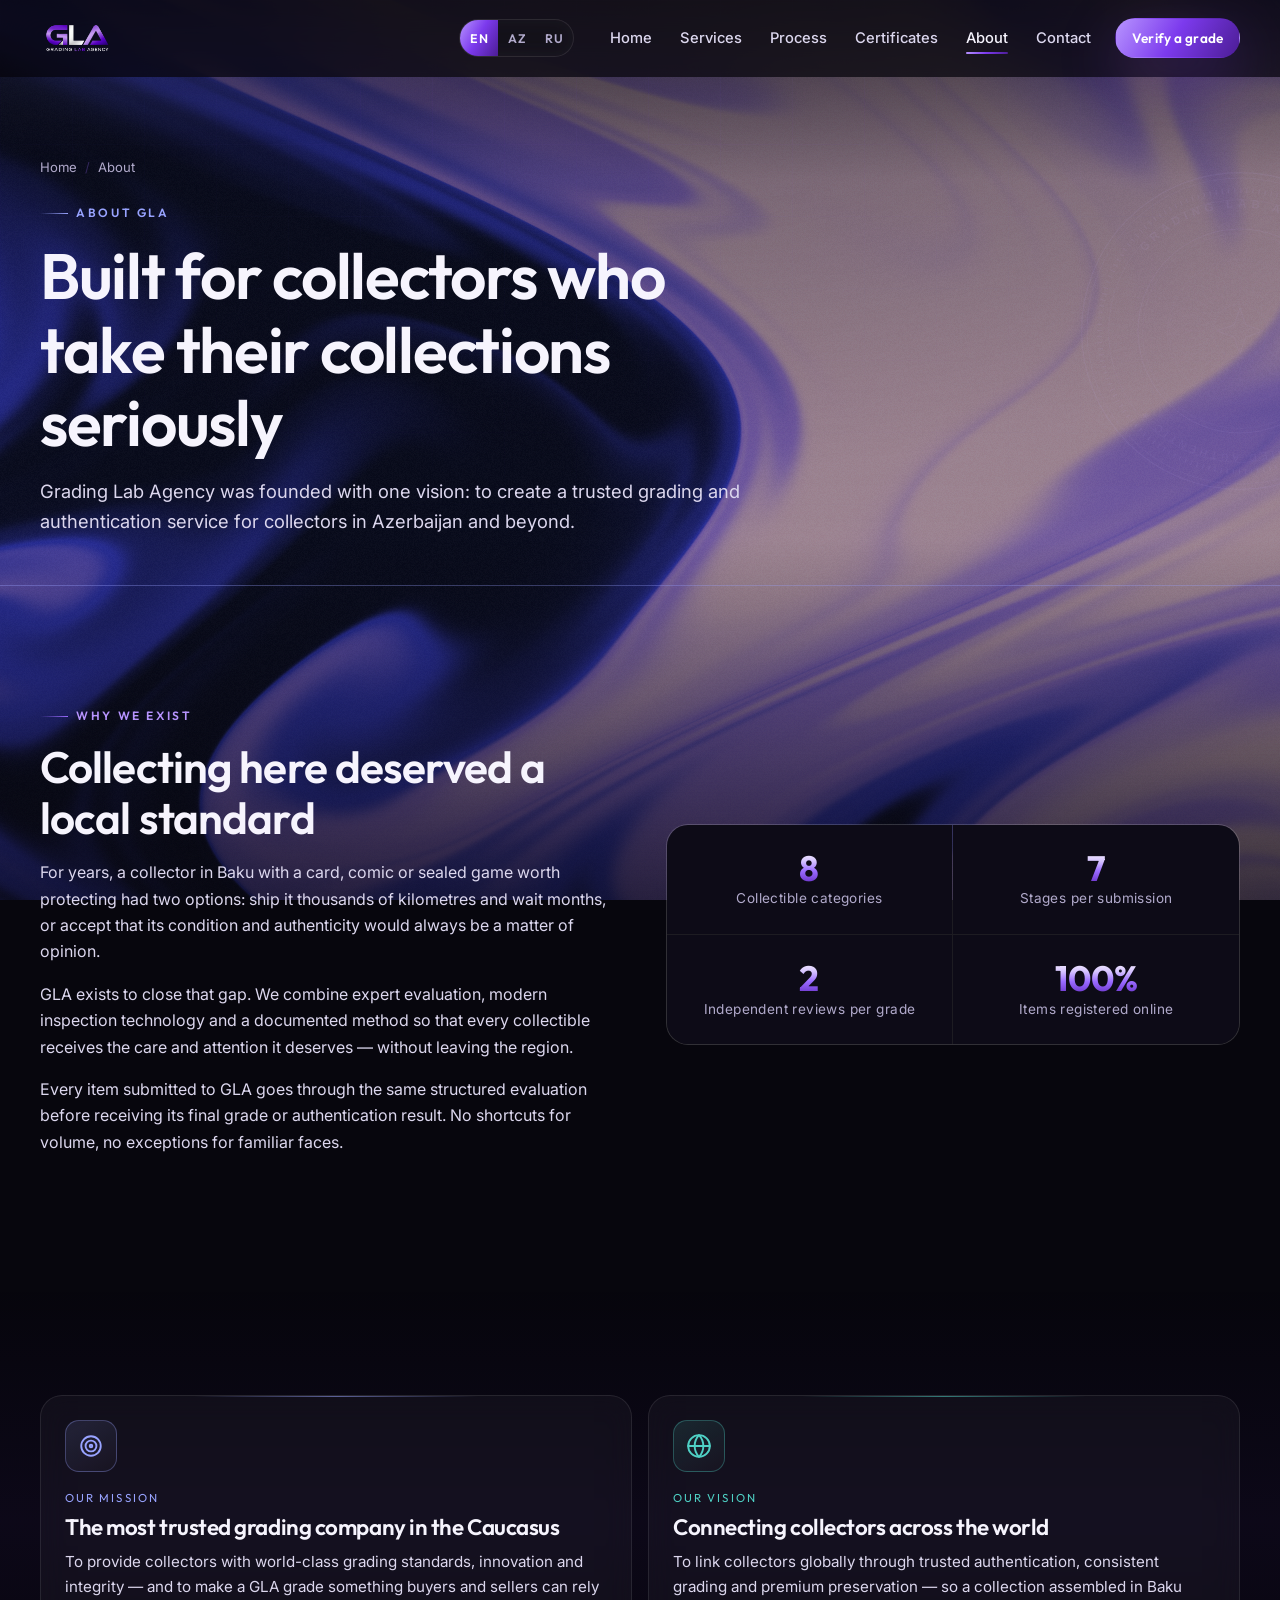
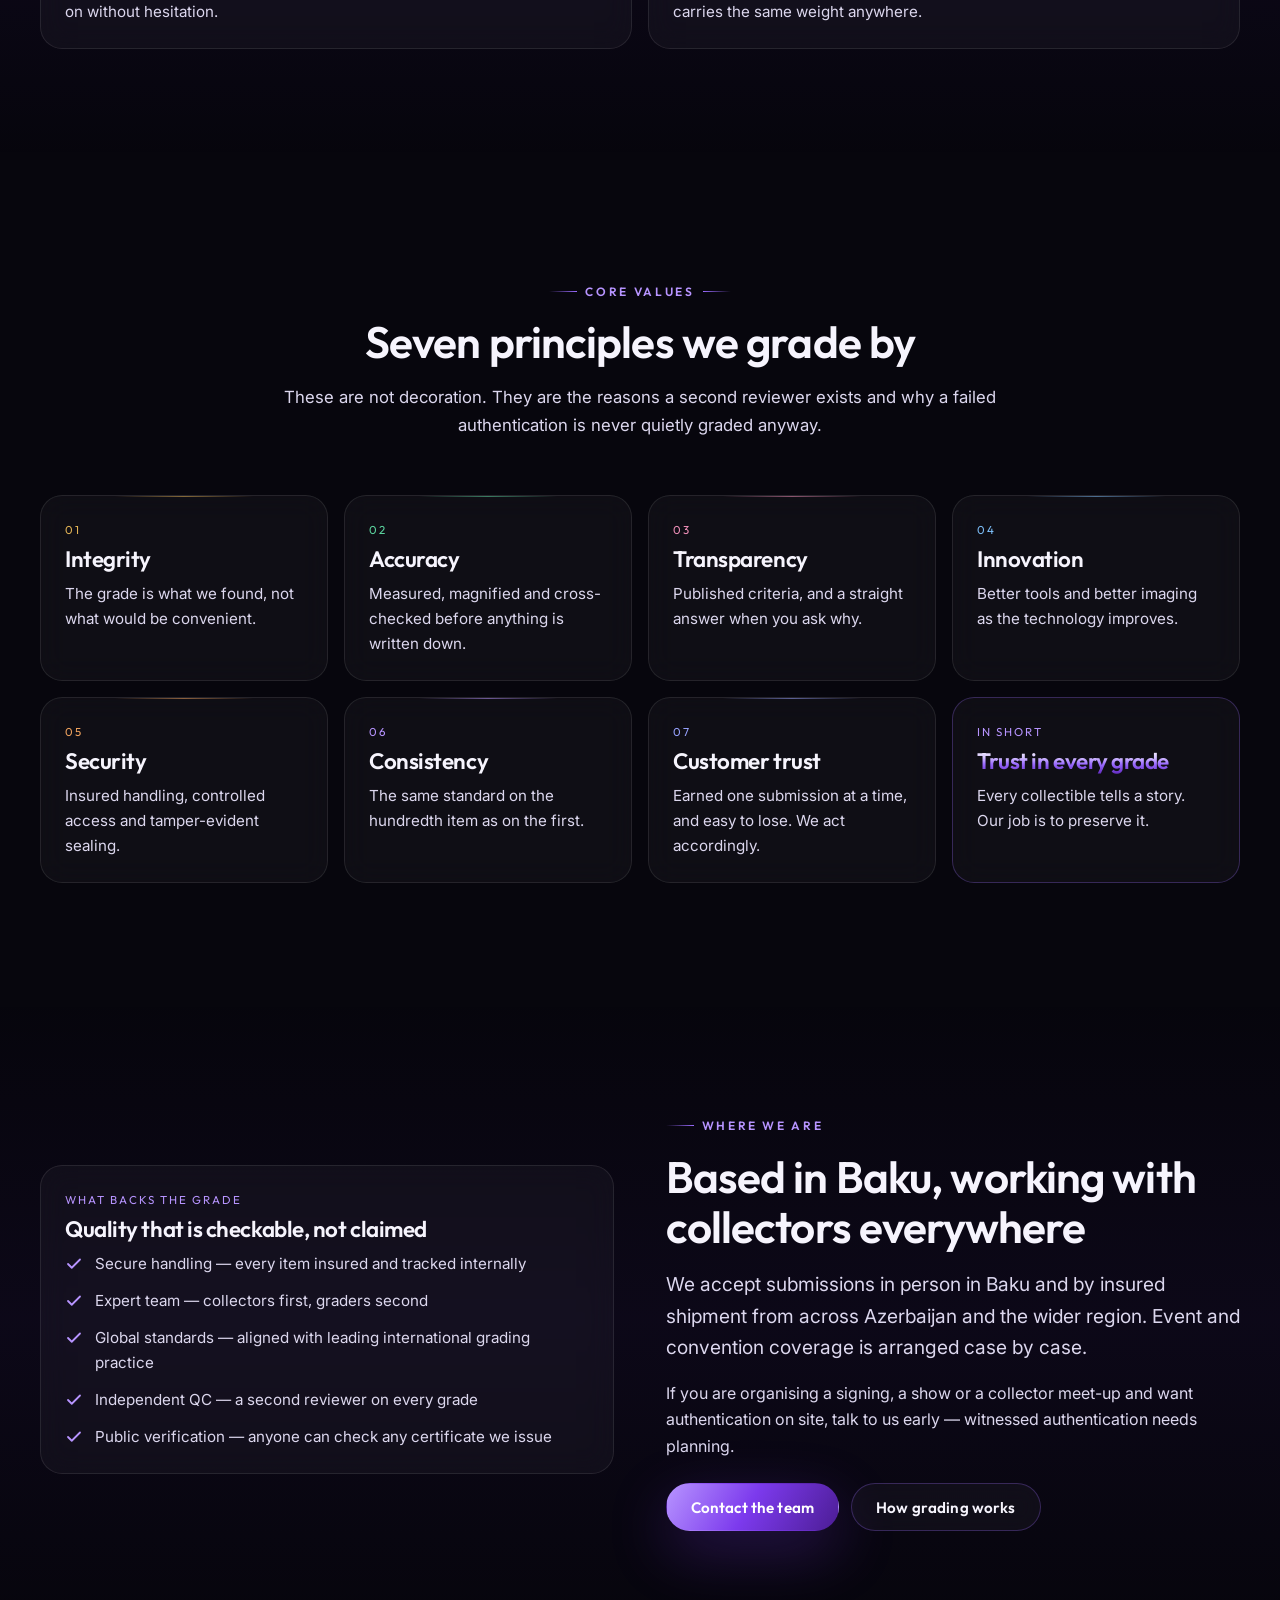
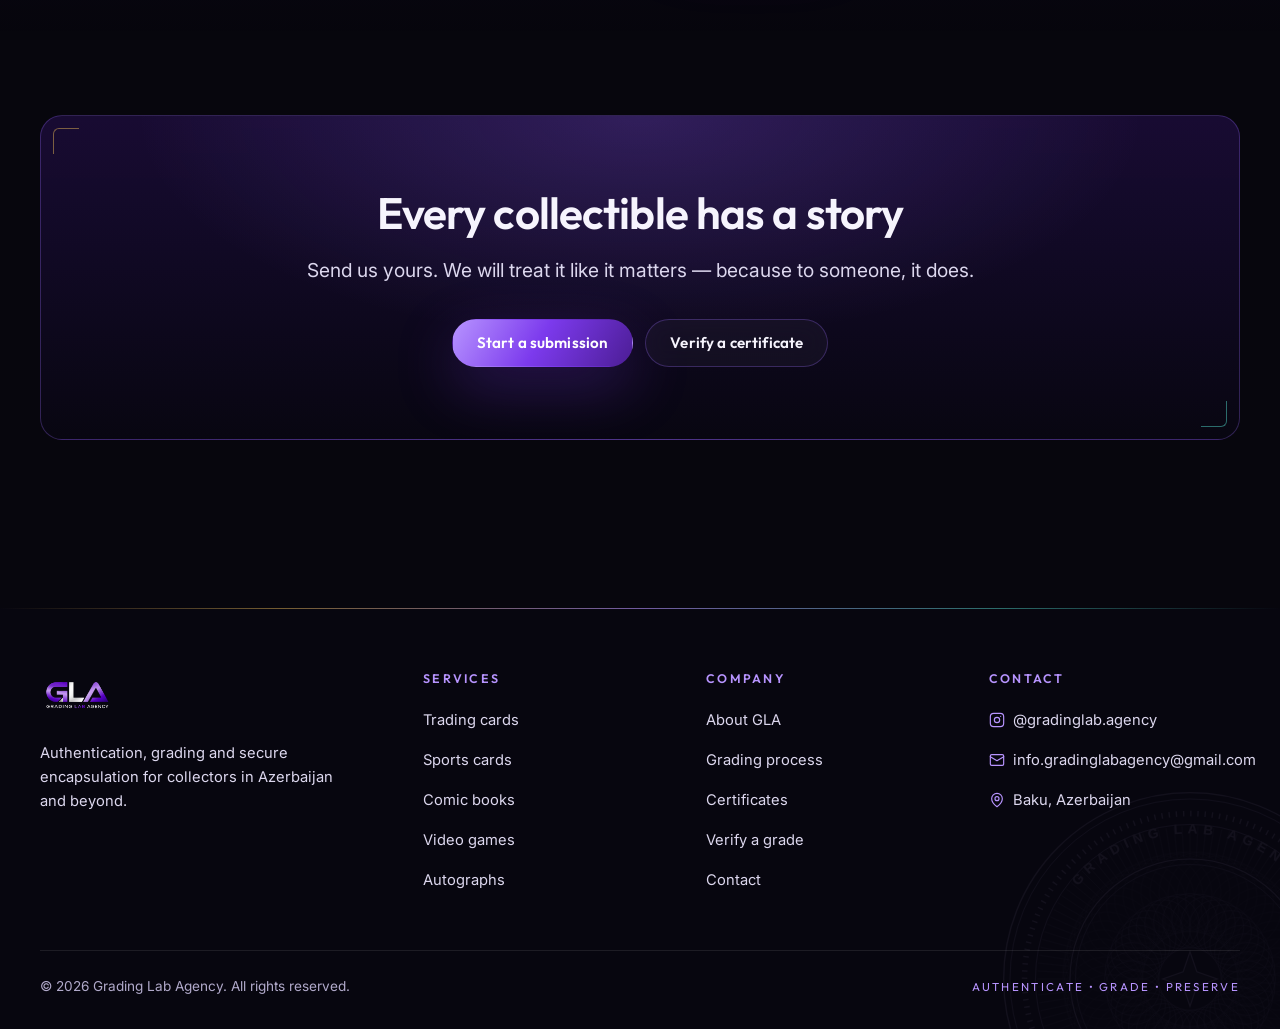
==== commit c95a1add: "Add new logo, EN/AZ/RU language switcher, mail-app contact form + new email, Hot Wheels rename, and " ====
--- a/about.html
+++ b/about.html
@@ -9,7 +9,7 @@
 <link rel="preconnect" href="https://fonts.googleapis.com">
 <link rel="preconnect" href="https://fonts.gstatic.com" crossorigin>
 <link href="https://fonts.googleapis.com/css2?family=Outfit:wght@400;500;600;700&family=Inter:wght@300;400;500;600&family=JetBrains+Mono:wght@400;500&display=swap" rel="stylesheet">
-<link rel="stylesheet" href="assets/css/style.css">
+<link rel="stylesheet" href="assets/css/style.css?v=3">
 </head>
 <body>
 <div class="grain" aria-hidden="true"></div>
@@ -18,17 +18,7 @@
 <header class="site-header">
   <div class="container">
     <nav class="nav" aria-label="Main">
-      <a class="brand" href="index.html" aria-label="Grading Lab Agency — home">
-        <svg class="brand__mark" viewBox="0 0 48 48" fill="none" aria-hidden="true">
-          <defs><linearGradient id="navMark" x1="24" y1="2" x2="24" y2="46" gradientUnits="userSpaceOnUse"><stop stop-color="#fff"/><stop offset=".35" stop-color="#d6c4ff"/><stop offset=".68" stop-color="#9a6bff"/><stop offset="1" stop-color="#5b23b8"/></linearGradient></defs>
-          <path d="M24 3 42 9.5v16.2C42 36 34.4 42.9 24 45.6 13.6 42.9 6 36 6 25.7V9.5L24 3Z" stroke="url(#navMark)" stroke-width="2"/>
-          <path d="M24 13.5 26.8 23.2 36.5 26 26.8 28.8 24 38.5 21.2 28.8 11.5 26 21.2 23.2Z" fill="url(#navMark)"/>
-        </svg>
-        <span class="brand__text">
-          <span class="brand__name">GLA</span>
-          <span class="brand__tag">Grading Lab Agency</span>
-        </span>
-      </a>
+      <a class="brand" href="index.html" aria-label="Grading Lab Agency — home"><img class="brand__logo" src="assets/img/logo.png" alt="" width="560" height="360"></a>
 
       <button class="nav__toggle" type="button" aria-expanded="false" aria-controls="primary-nav" aria-label="Open navigation menu">
         <svg class="icon-open" viewBox="0 0 24 24" fill="none" stroke="currentColor" stroke-width="2" stroke-linecap="round" aria-hidden="true"><path d="M4 7h16M4 12h16M4 17h16"/></svg>
@@ -251,17 +241,7 @@
   <div class="container">
     <div class="footer__grid">
       <div class="footer__brand">
-        <a class="brand" href="index.html" aria-label="Grading Lab Agency — home">
-          <svg class="brand__mark" viewBox="0 0 48 48" fill="none" aria-hidden="true">
-            <defs><linearGradient id="footMark" x1="24" y1="2" x2="24" y2="46" gradientUnits="userSpaceOnUse"><stop stop-color="#fff"/><stop offset=".35" stop-color="#d6c4ff"/><stop offset=".68" stop-color="#9a6bff"/><stop offset="1" stop-color="#5b23b8"/></linearGradient></defs>
-            <path d="M24 3 42 9.5v16.2C42 36 34.4 42.9 24 45.6 13.6 42.9 6 36 6 25.7V9.5L24 3Z" stroke="url(#footMark)" stroke-width="2"/>
-            <path d="M24 13.5 26.8 23.2 36.5 26 26.8 28.8 24 38.5 21.2 28.8 11.5 26 21.2 23.2Z" fill="url(#footMark)"/>
-          </svg>
-          <span class="brand__text">
-            <span class="brand__name">GLA</span>
-            <span class="brand__tag">Grading Lab Agency</span>
-          </span>
-        </a>
+        <a class="brand" href="index.html" aria-label="Grading Lab Agency — home"><img class="brand__logo" src="assets/img/logo.png" alt="" width="560" height="360"></a>
         <p>Authentication, grading and secure encapsulation for collectors in Azerbaijan and beyond.</p>
       </div>
 
@@ -293,9 +273,9 @@
           <li><a href="https://www.instagram.com/gradinglab.agency" target="_blank" rel="noopener noreferrer">
             <svg viewBox="0 0 24 24" fill="none" stroke="currentColor" stroke-width="1.75" stroke-linecap="round" stroke-linejoin="round" aria-hidden="true"><rect x="2" y="2" width="20" height="20" rx="5"/><circle cx="12" cy="12" r="4"/><path d="M17.5 6.5h.01"/></svg>
             @gradinglab.agency</a></li>
-          <li><a href="mailto:info@gradinglab.agency">
+          <li><a href="mailto:info.gradinglabagency@gmail.com">
             <svg viewBox="0 0 24 24" fill="none" stroke="currentColor" stroke-width="1.75" stroke-linecap="round" stroke-linejoin="round" aria-hidden="true"><rect x="2" y="4" width="20" height="16" rx="2"/><path d="m2 7 10 6 10-6"/></svg>
-            info@gradinglab.agency</a></li>
+            info.gradinglabagency@gmail.com</a></li>
           <li><span>
             <svg viewBox="0 0 24 24" fill="none" stroke="currentColor" stroke-width="1.75" stroke-linecap="round" stroke-linejoin="round" aria-hidden="true"><path d="M20 10c0 6-8 12-8 12s-8-6-8-12a8 8 0 0 1 16 0Z"/><circle cx="12" cy="10" r="3"/></svg>
             Baku, Azerbaijan</span></li>
@@ -313,5 +293,6 @@
 <script src="assets/js/silk-bg.js" defer></script>
 
 <script src="assets/js/main.js" defer></script>
+<script src="assets/js/i18n.js?v=1" defer></script>
 </body>
 </html>
--- a/assets/css/style.css
+++ b/assets/css/style.css
@@ -427,6 +427,13 @@
 }
 .brand:hover { color: var(--text); }
 .brand__mark { width: 40px; height: 40px; flex: none; }
+/* New GLA logo lockup (transparent PNG) — sits on any background. */
+.brand__logo {
+  height: 46px;
+  width: auto;
+  display: block;
+}
+@media (max-width: 1040px) { .brand__logo { height: 40px; } }
 .brand__text { display: flex; flex-direction: column; line-height: 1.05; }
 .brand__name {
   font-family: var(--font-display);
@@ -477,6 +484,39 @@
 }
 
 .nav__cta { margin-left: var(--sp-2); }
+
+/* Language switcher (EN / AZ / RU) — injected into the nav by i18n.js */
+.lang-switch {
+  display: inline-flex;
+  align-items: center;
+  margin-left: var(--sp-3);
+  border: 1px solid var(--border);
+  border-radius: var(--radius-pill);
+  overflow: hidden;
+  background: var(--surface);
+  backdrop-filter: blur(10px);
+  -webkit-backdrop-filter: blur(10px);
+}
+.lang-switch__btn {
+  min-height: 36px;
+  padding: 0 10px;
+  background: transparent;
+  border: 0;
+  color: var(--text-muted);
+  font-family: var(--font-display);
+  font-size: 0.78rem;
+  font-weight: 600;
+  letter-spacing: 0.04em;
+  cursor: pointer;
+  transition: color var(--dur) var(--ease-out), background-color var(--dur) var(--ease-out);
+}
+.lang-switch__btn:hover { color: var(--text); }
+.lang-switch__btn.is-active { background: var(--brand-sweep); color: #fff; }
+
+@media (max-width: 1040px) {
+  /* Keep the switcher visible in the top bar beside the menu button. */
+  .lang-switch { margin-left: auto; margin-right: var(--sp-2); }
+}
 
 .nav__toggle {
   display: none;
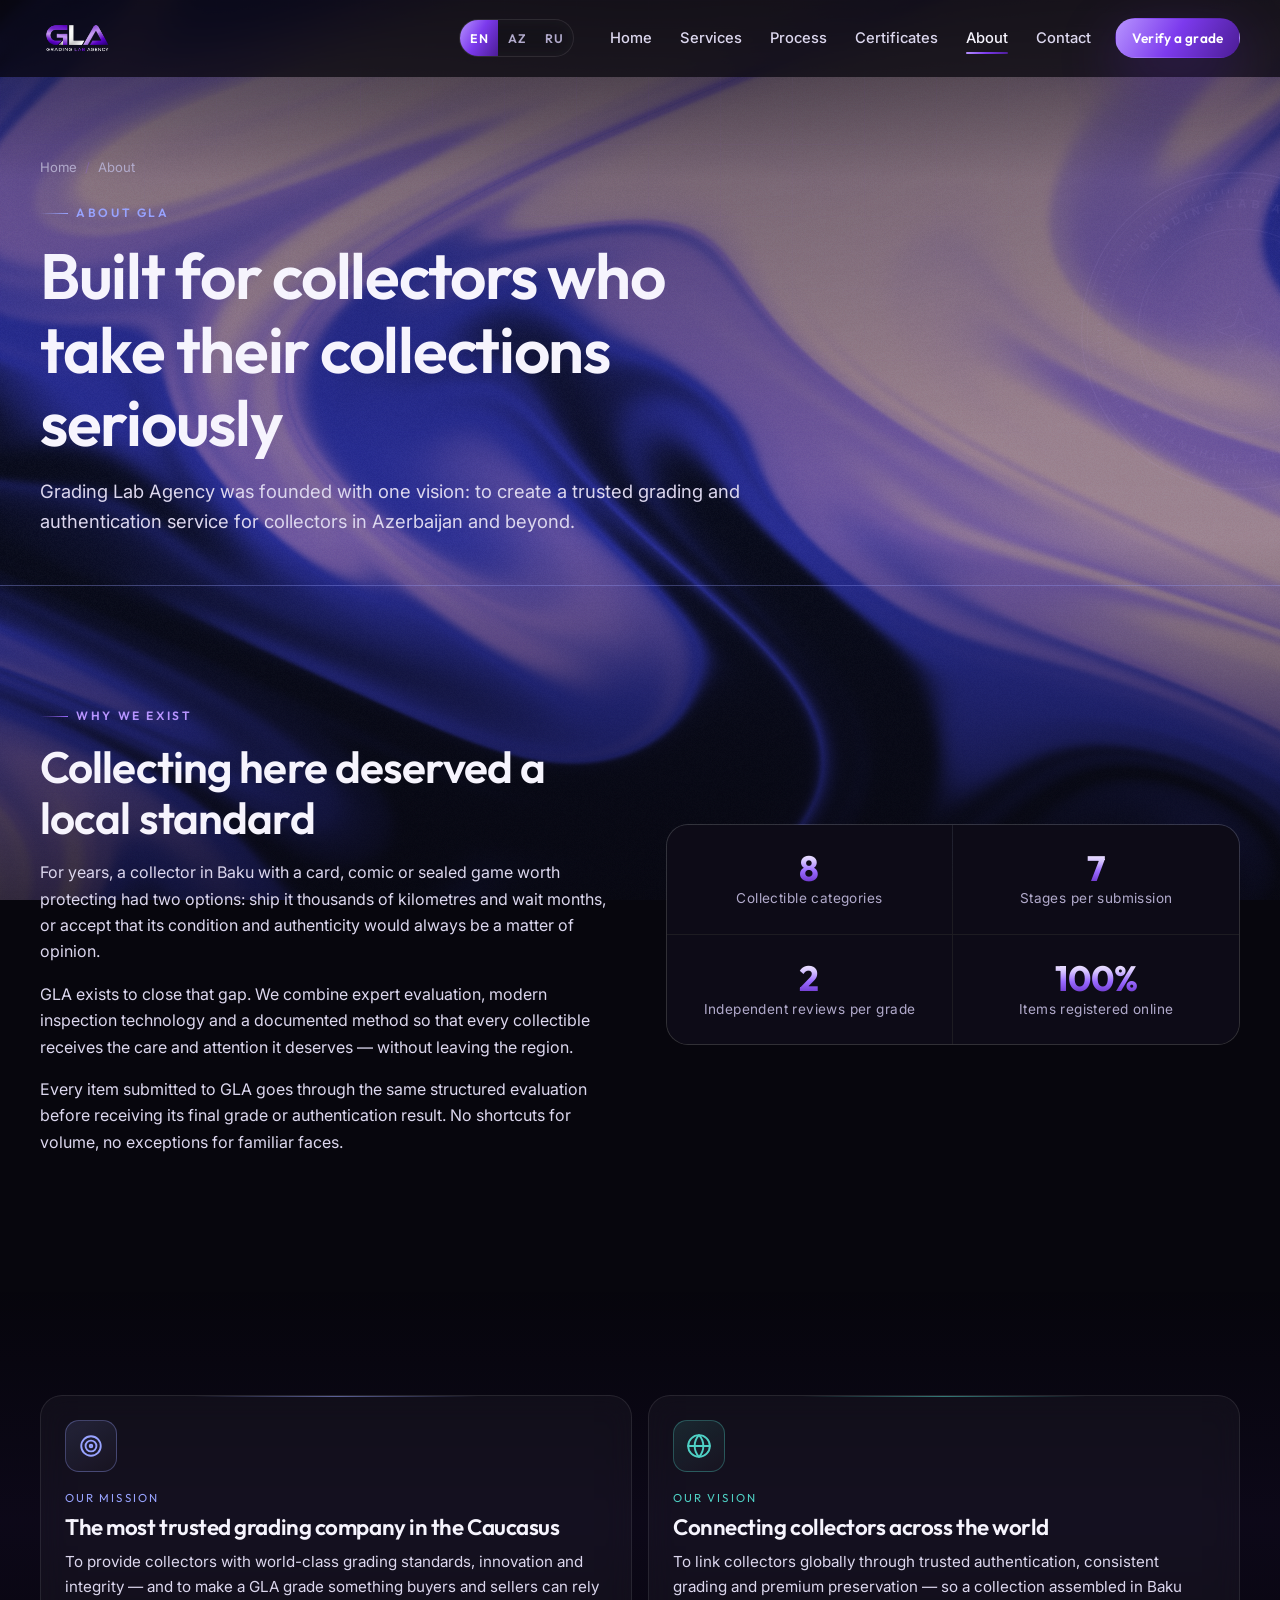
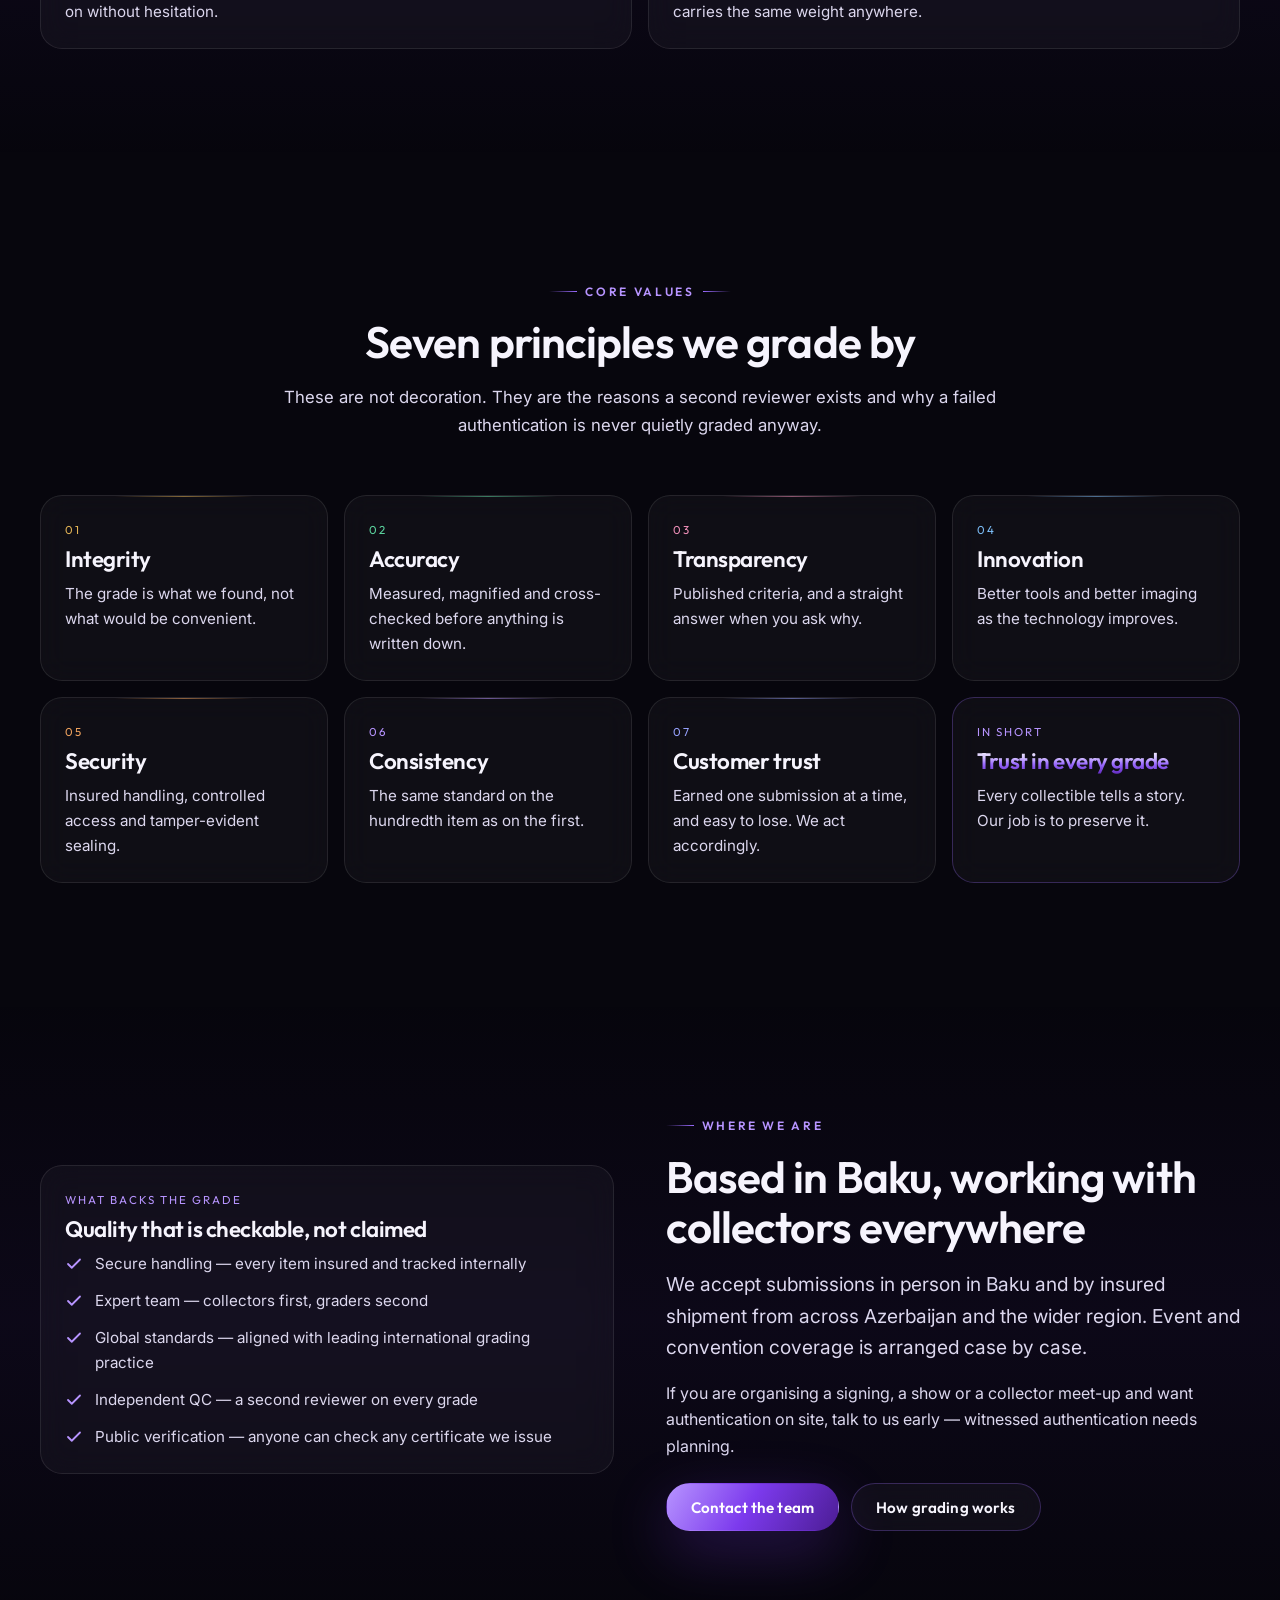
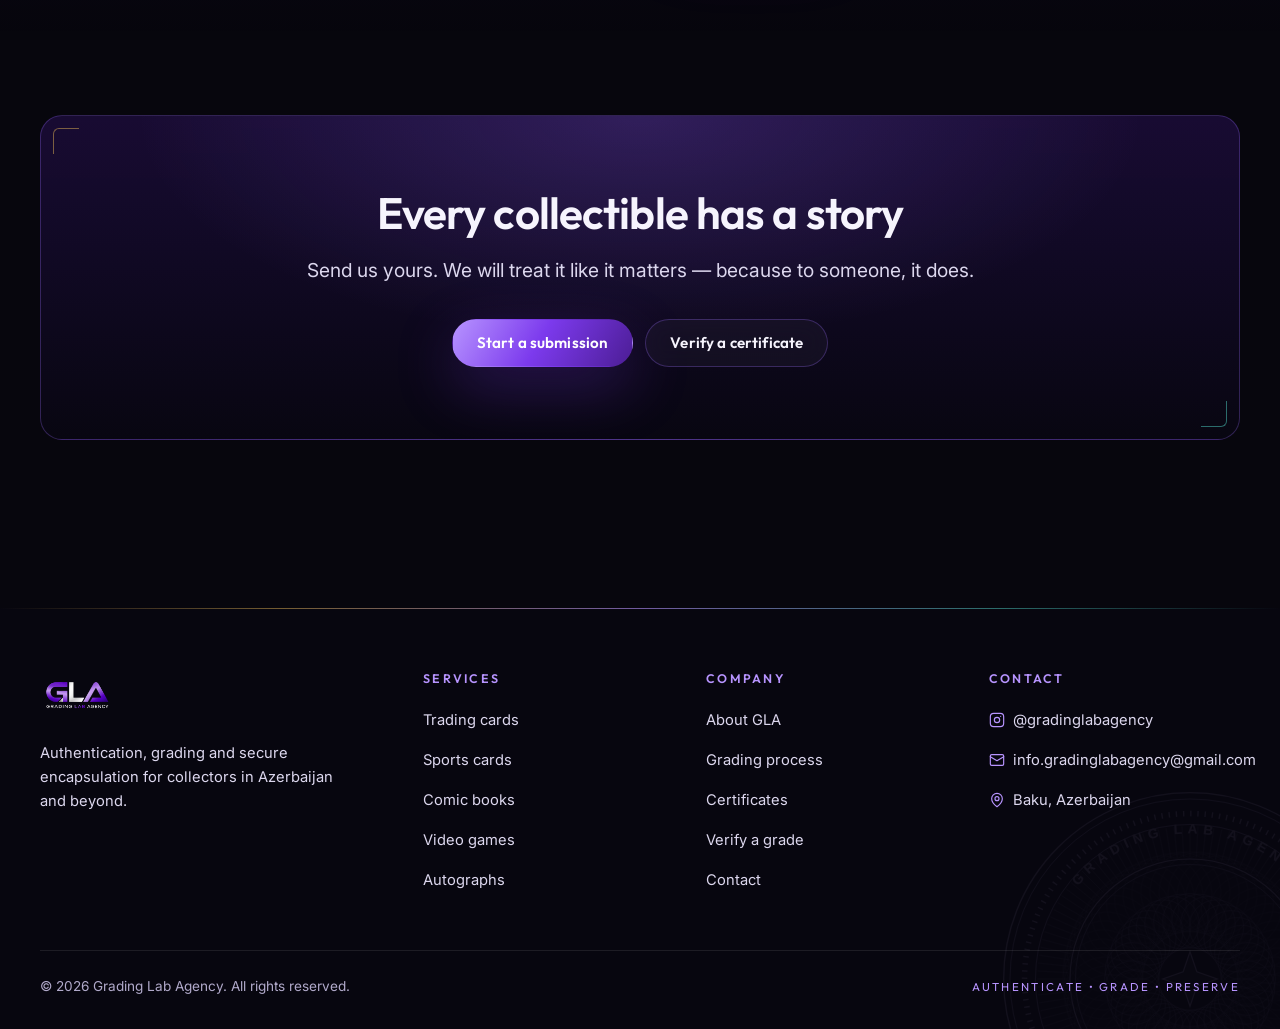
==== commit a156b0a5: "Update Instagram to the real handle (gradinglabagency) across all pages Co-Authored-By: Claude Opus " ====
--- a/about.html
+++ b/about.html
@@ -270,9 +270,9 @@
       <div class="footer__col">
         <h4>Contact</h4>
         <ul>
-          <li><a href="https://www.instagram.com/gradinglab.agency" target="_blank" rel="noopener noreferrer">
+          <li><a href="https://www.instagram.com/gradinglabagency" target="_blank" rel="noopener noreferrer">
             <svg viewBox="0 0 24 24" fill="none" stroke="currentColor" stroke-width="1.75" stroke-linecap="round" stroke-linejoin="round" aria-hidden="true"><rect x="2" y="2" width="20" height="20" rx="5"/><circle cx="12" cy="12" r="4"/><path d="M17.5 6.5h.01"/></svg>
-            @gradinglab.agency</a></li>
+            @gradinglabagency</a></li>
           <li><a href="mailto:info.gradinglabagency@gmail.com">
             <svg viewBox="0 0 24 24" fill="none" stroke="currentColor" stroke-width="1.75" stroke-linecap="round" stroke-linejoin="round" aria-hidden="true"><rect x="2" y="4" width="20" height="16" rx="2"/><path d="m2 7 10 6 10-6"/></svg>
             info.gradinglabagency@gmail.com</a></li>
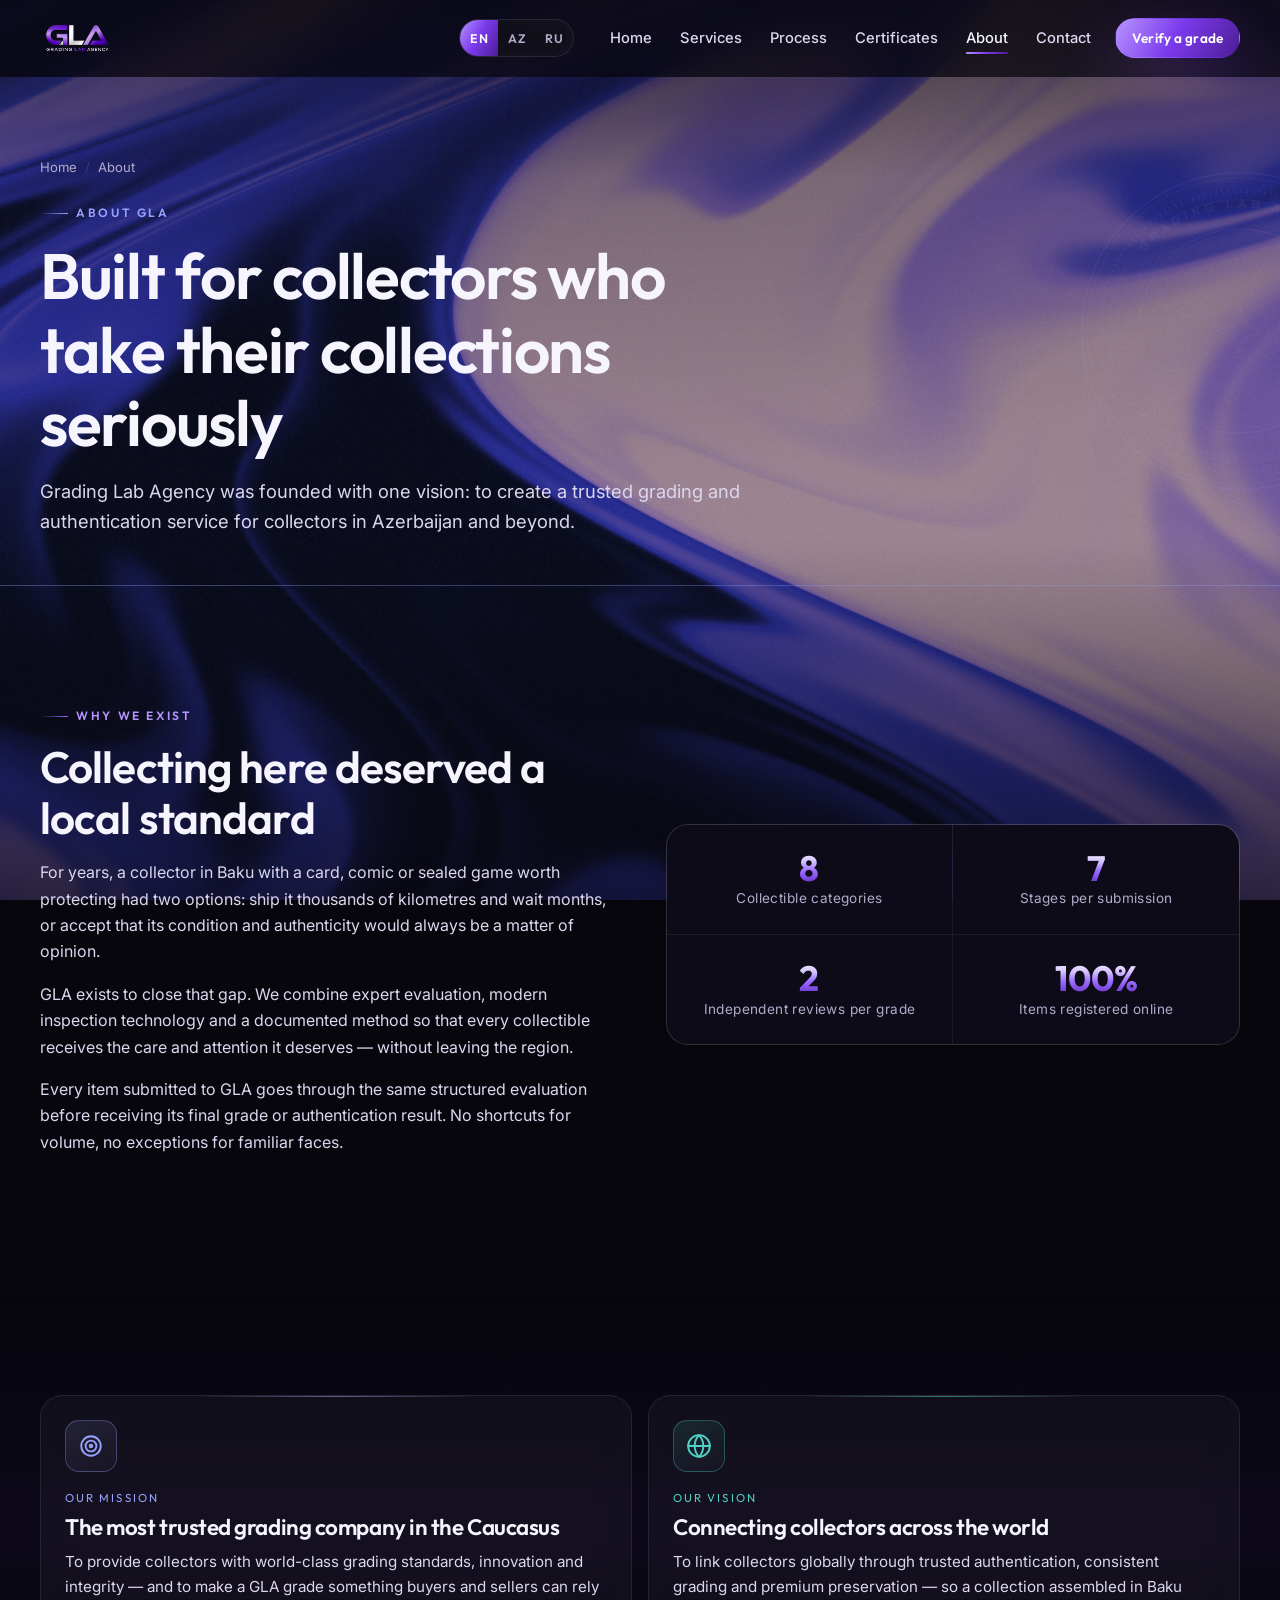
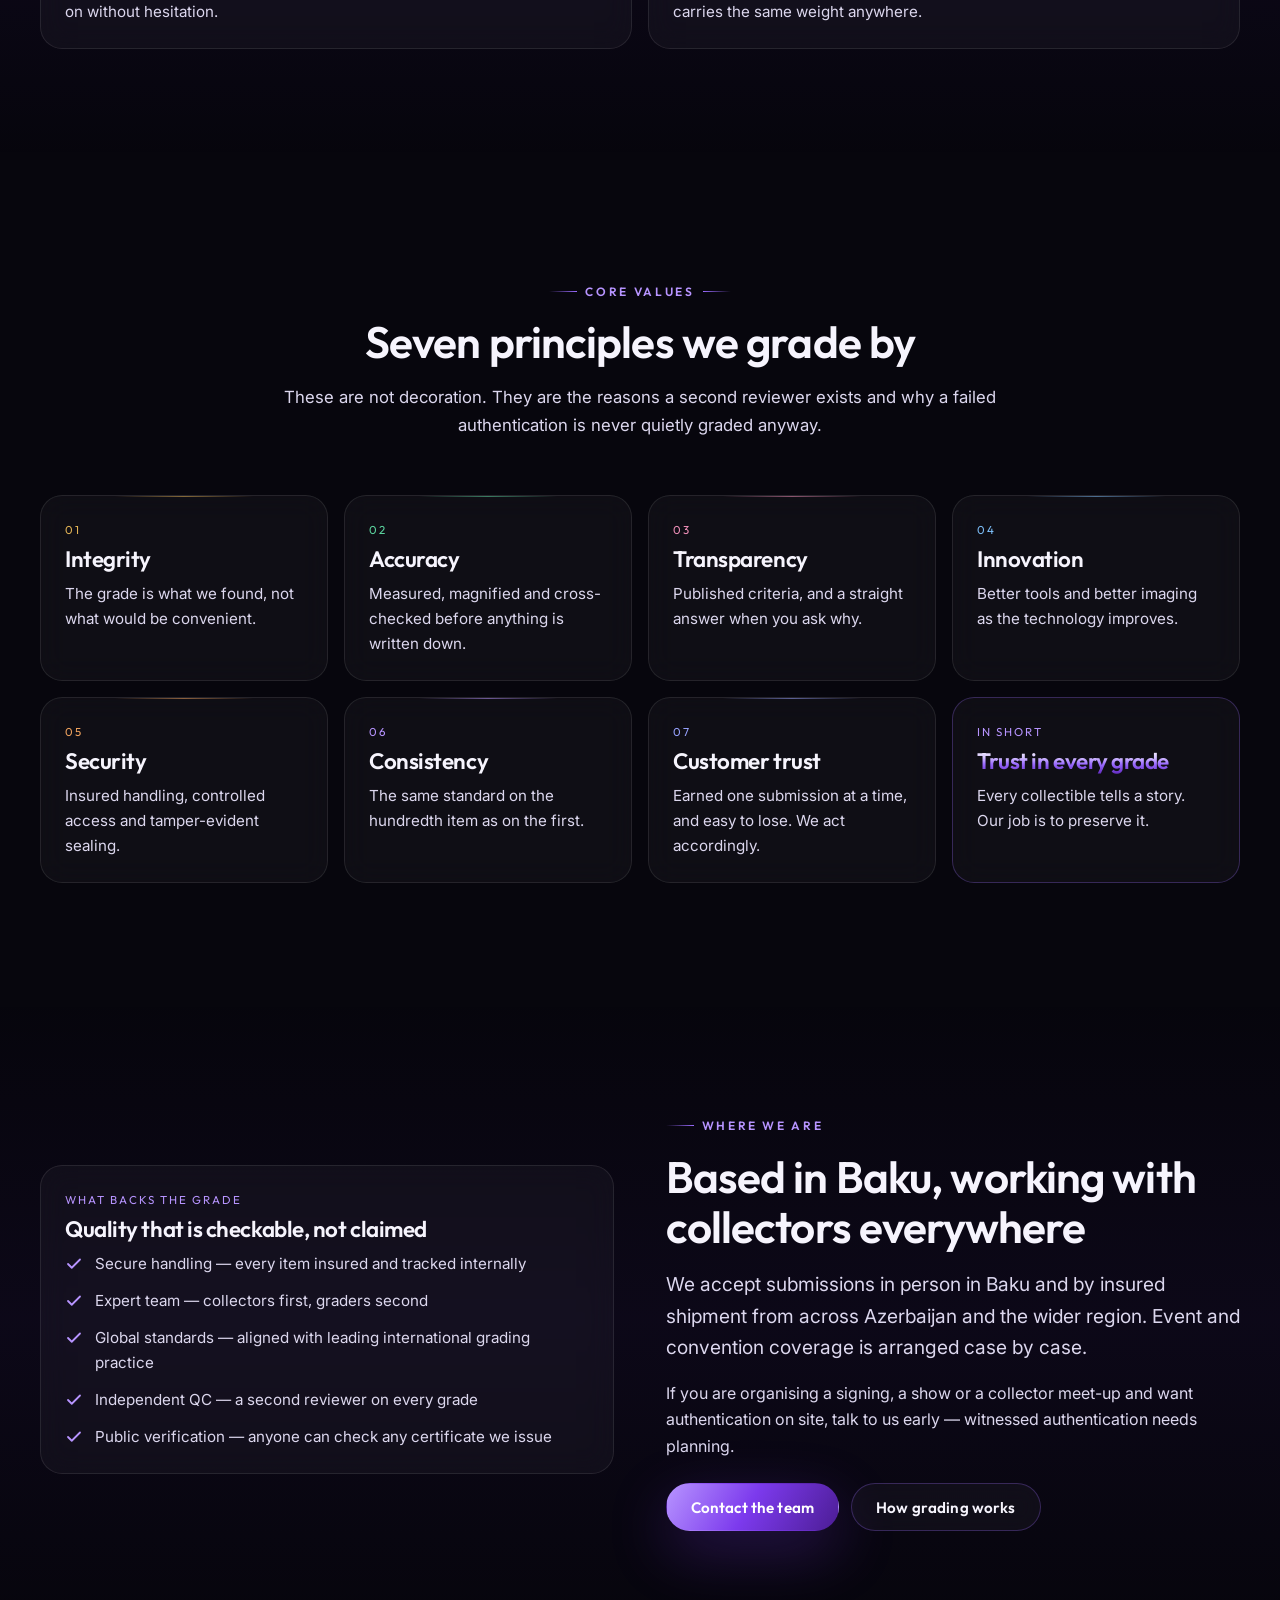
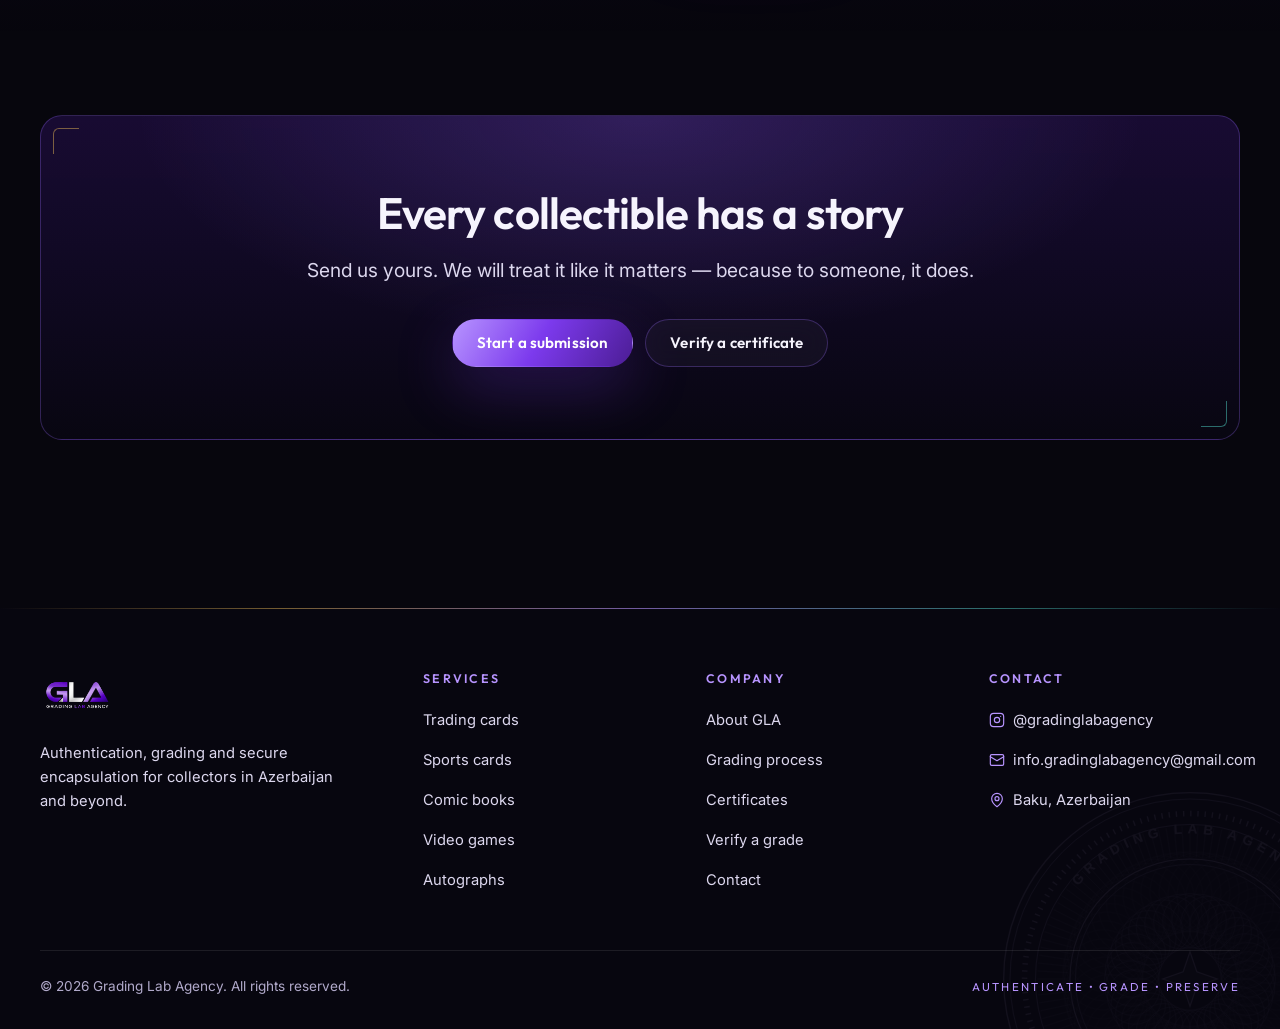
==== commit f2e0bbe0: "Switch cert codes to 5 digits (GLA00000) and add autograph authentication mode Co-Authored-By: Claud" ====
--- a/about.html
+++ b/about.html
@@ -9,7 +9,7 @@
 <link rel="preconnect" href="https://fonts.googleapis.com">
 <link rel="preconnect" href="https://fonts.gstatic.com" crossorigin>
 <link href="https://fonts.googleapis.com/css2?family=Outfit:wght@400;500;600;700&family=Inter:wght@300;400;500;600&family=JetBrains+Mono:wght@400;500&display=swap" rel="stylesheet">
-<link rel="stylesheet" href="assets/css/style.css?v=3">
+<link rel="stylesheet" href="assets/css/style.css?v=4">
 </head>
 <body>
 <div class="grain" aria-hidden="true"></div>
--- a/assets/css/style.css
+++ b/assets/css/style.css
@@ -1405,6 +1405,15 @@
 }
 .cert__grade-scale { font-size: 0.72rem; color: var(--text-muted); }
 
+/* Autograph / authentication-only certificate — a green "authenticated" seal
+   instead of a numeric grade. */
+.cert__grade--auth {
+  border-color: rgba(52, 211, 153, 0.4);
+  background: radial-gradient(circle at 50% 18%, rgba(52, 211, 153, 0.18), rgba(27, 13, 58, 0.6));
+}
+.cert__grade--auth svg { width: 3.25rem; height: 3.25rem; color: var(--success); }
+.cert__grade--auth .cert__grade-label { color: var(--success); letter-spacing: 0.08em; }
+
 .cert__details { display: grid; gap: var(--sp-4); }
 .cert__title { font-size: 1.35rem; margin-bottom: var(--sp-1); }
 .cert__specs {
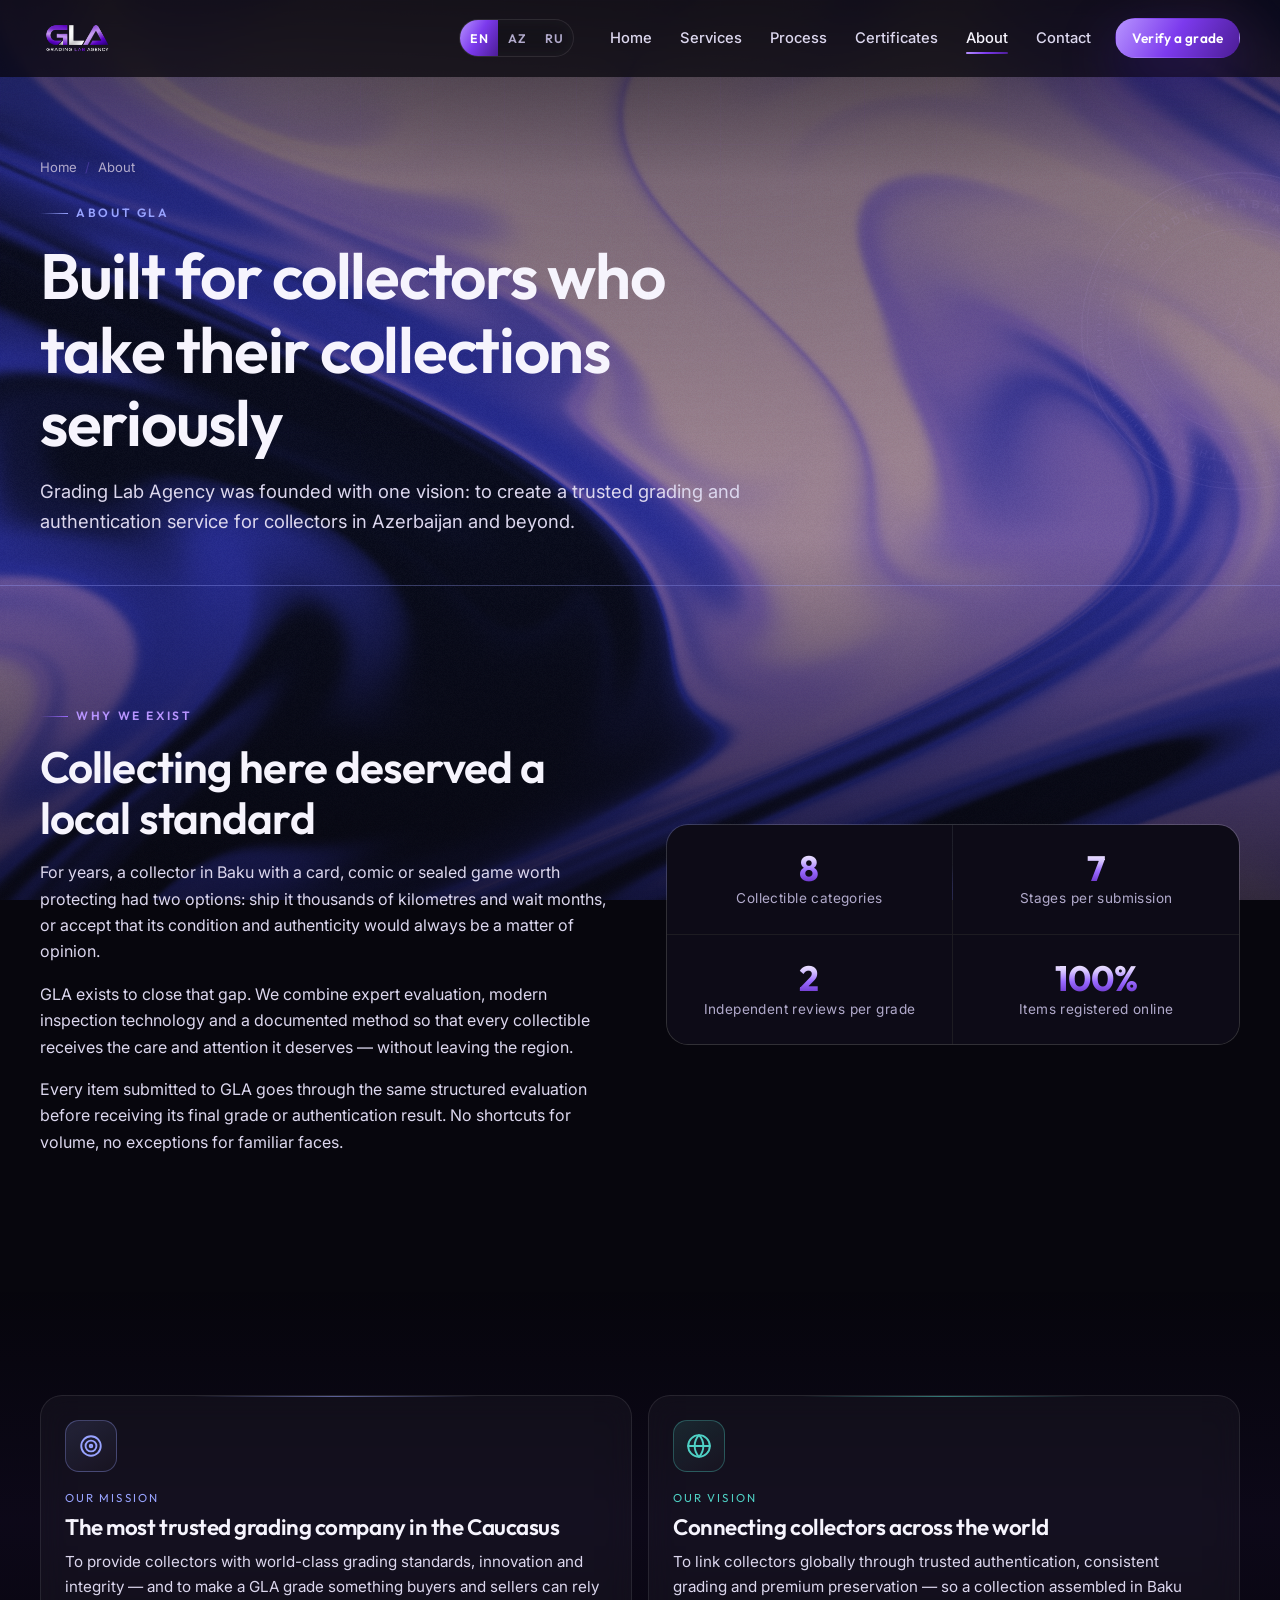
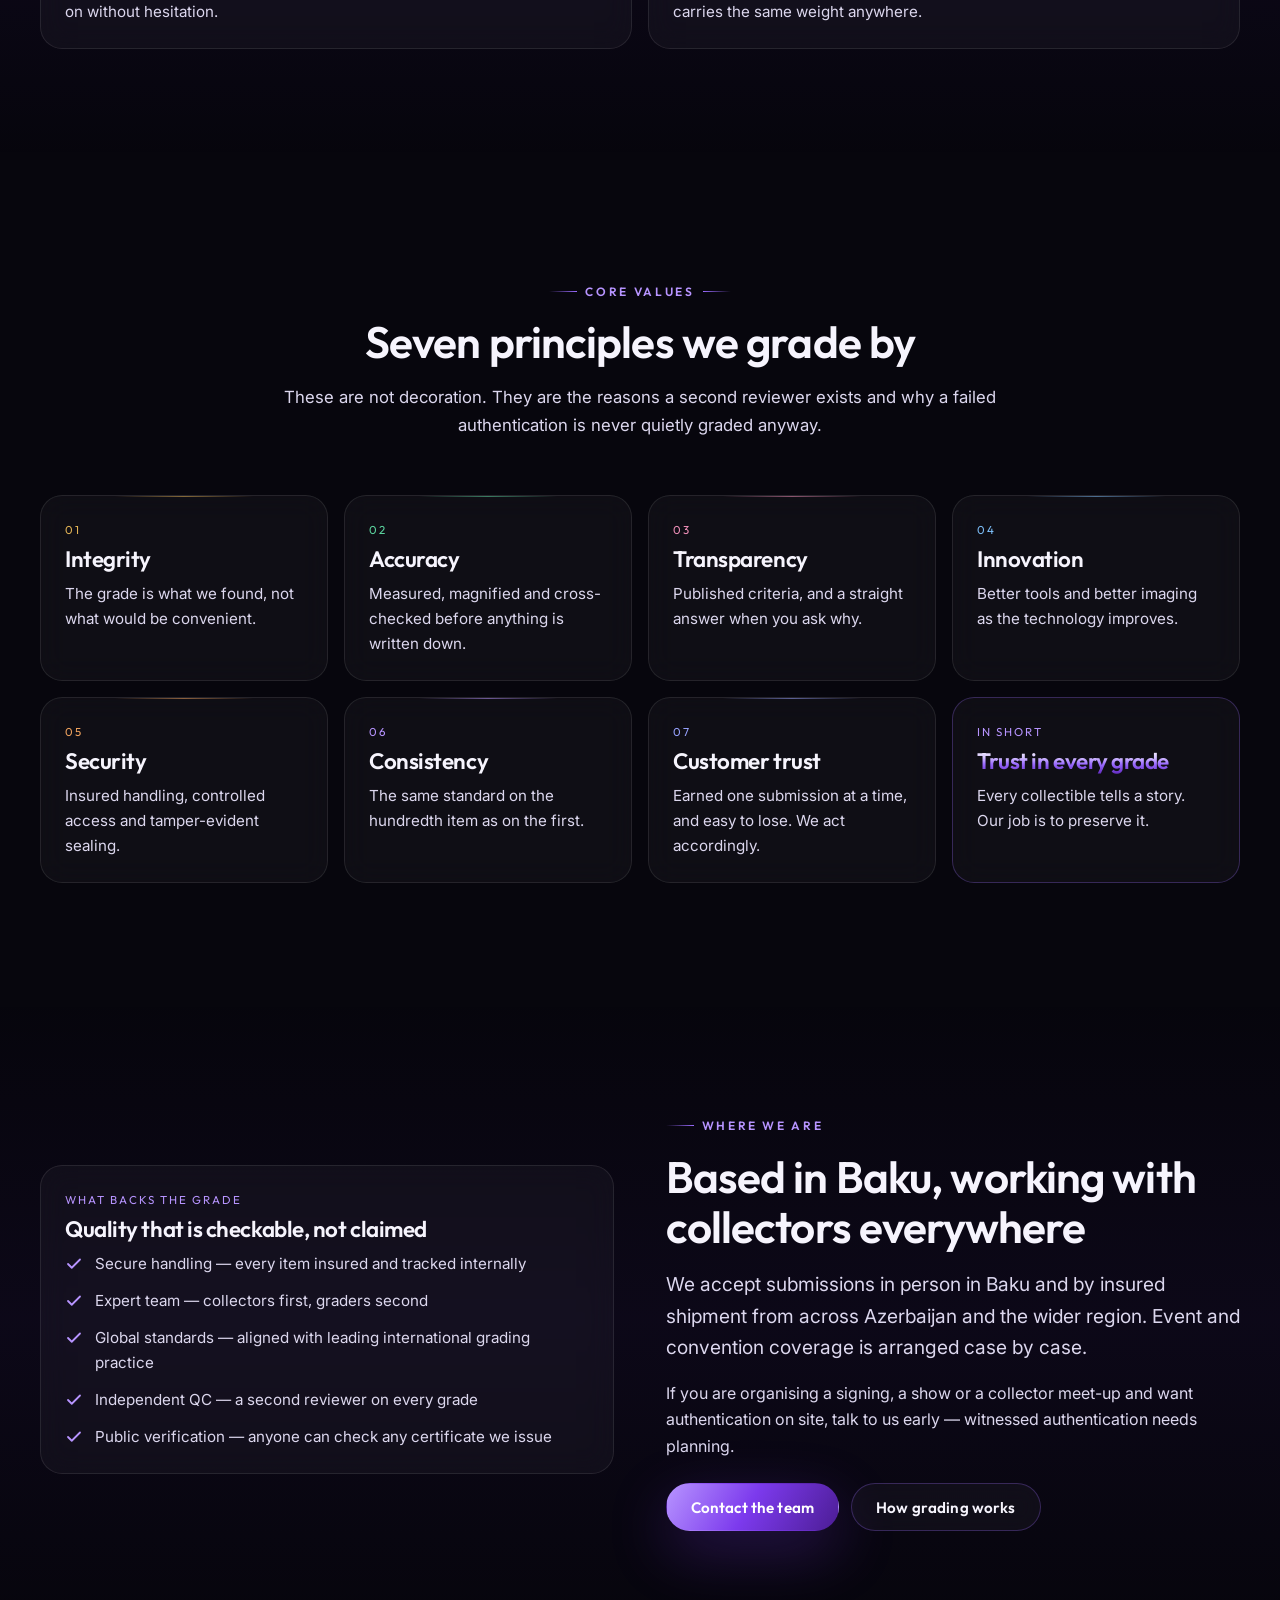
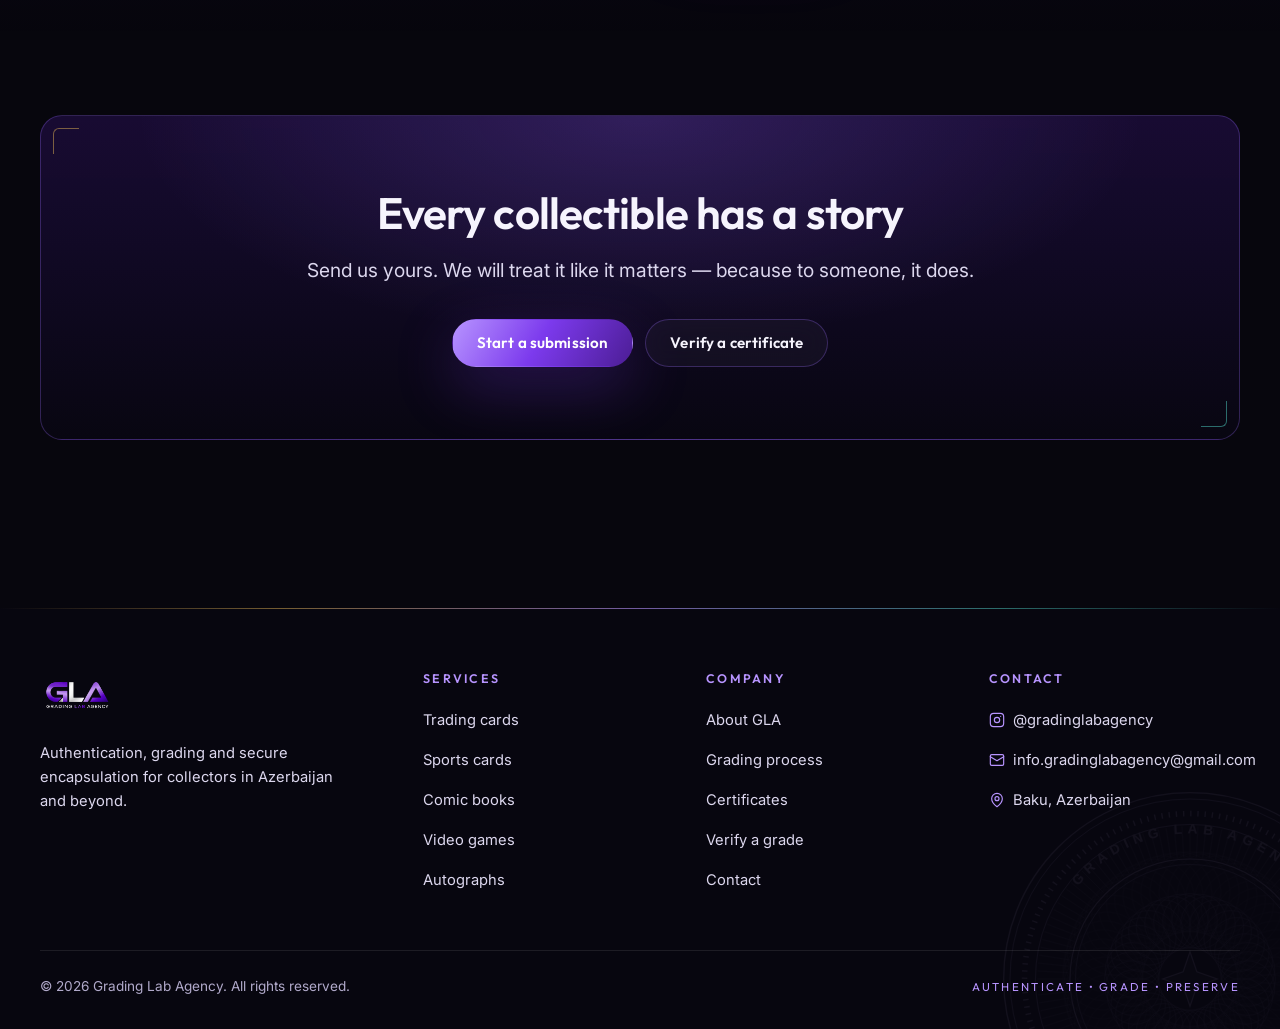
==== commit 38914c3f: "Translate all inner pages (Services, Process, About, Contact, Certificates, Verify) into AZ + RU Co-" ====
--- a/about.html
+++ b/about.html
@@ -293,6 +293,6 @@
 <script src="assets/js/silk-bg.js" defer></script>
 
 <script src="assets/js/main.js" defer></script>
-<script src="assets/js/i18n.js?v=1" defer></script>
+<script src="assets/js/i18n.js?v=2" defer></script>
 </body>
 </html>
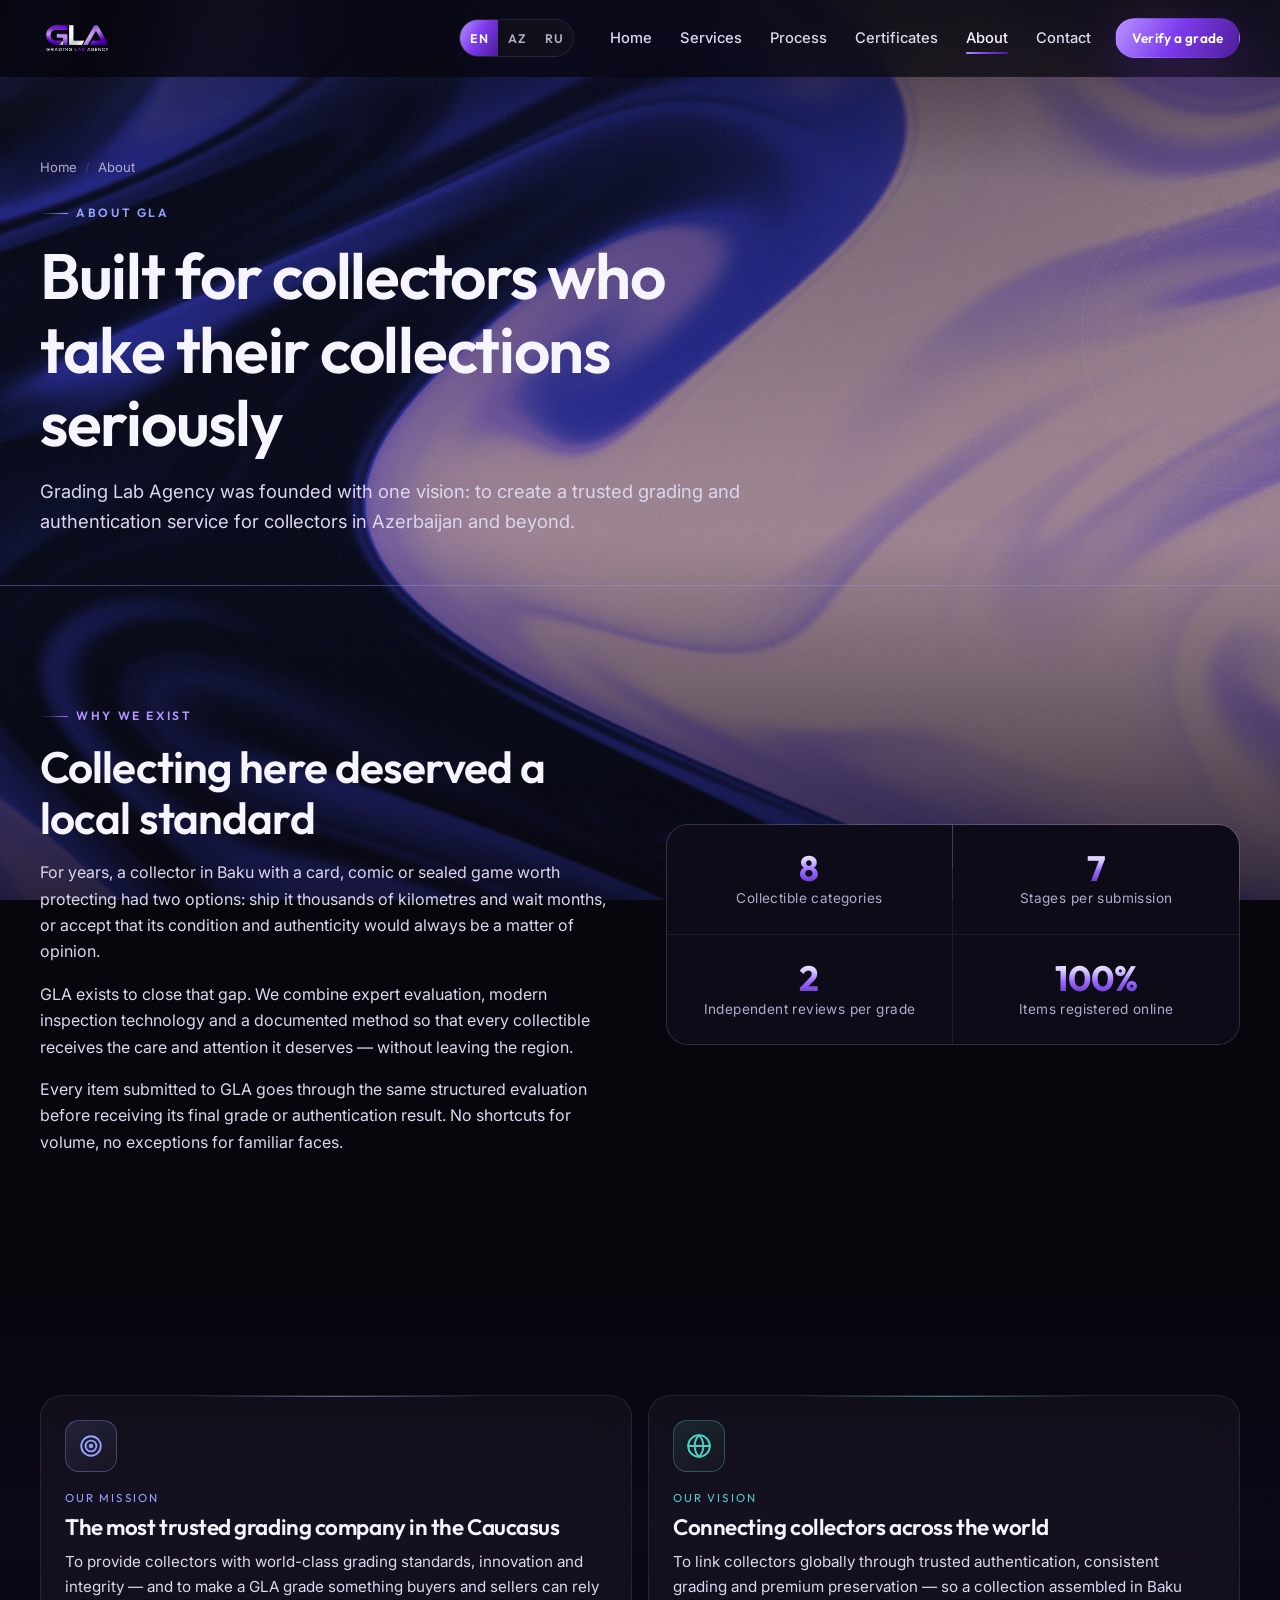
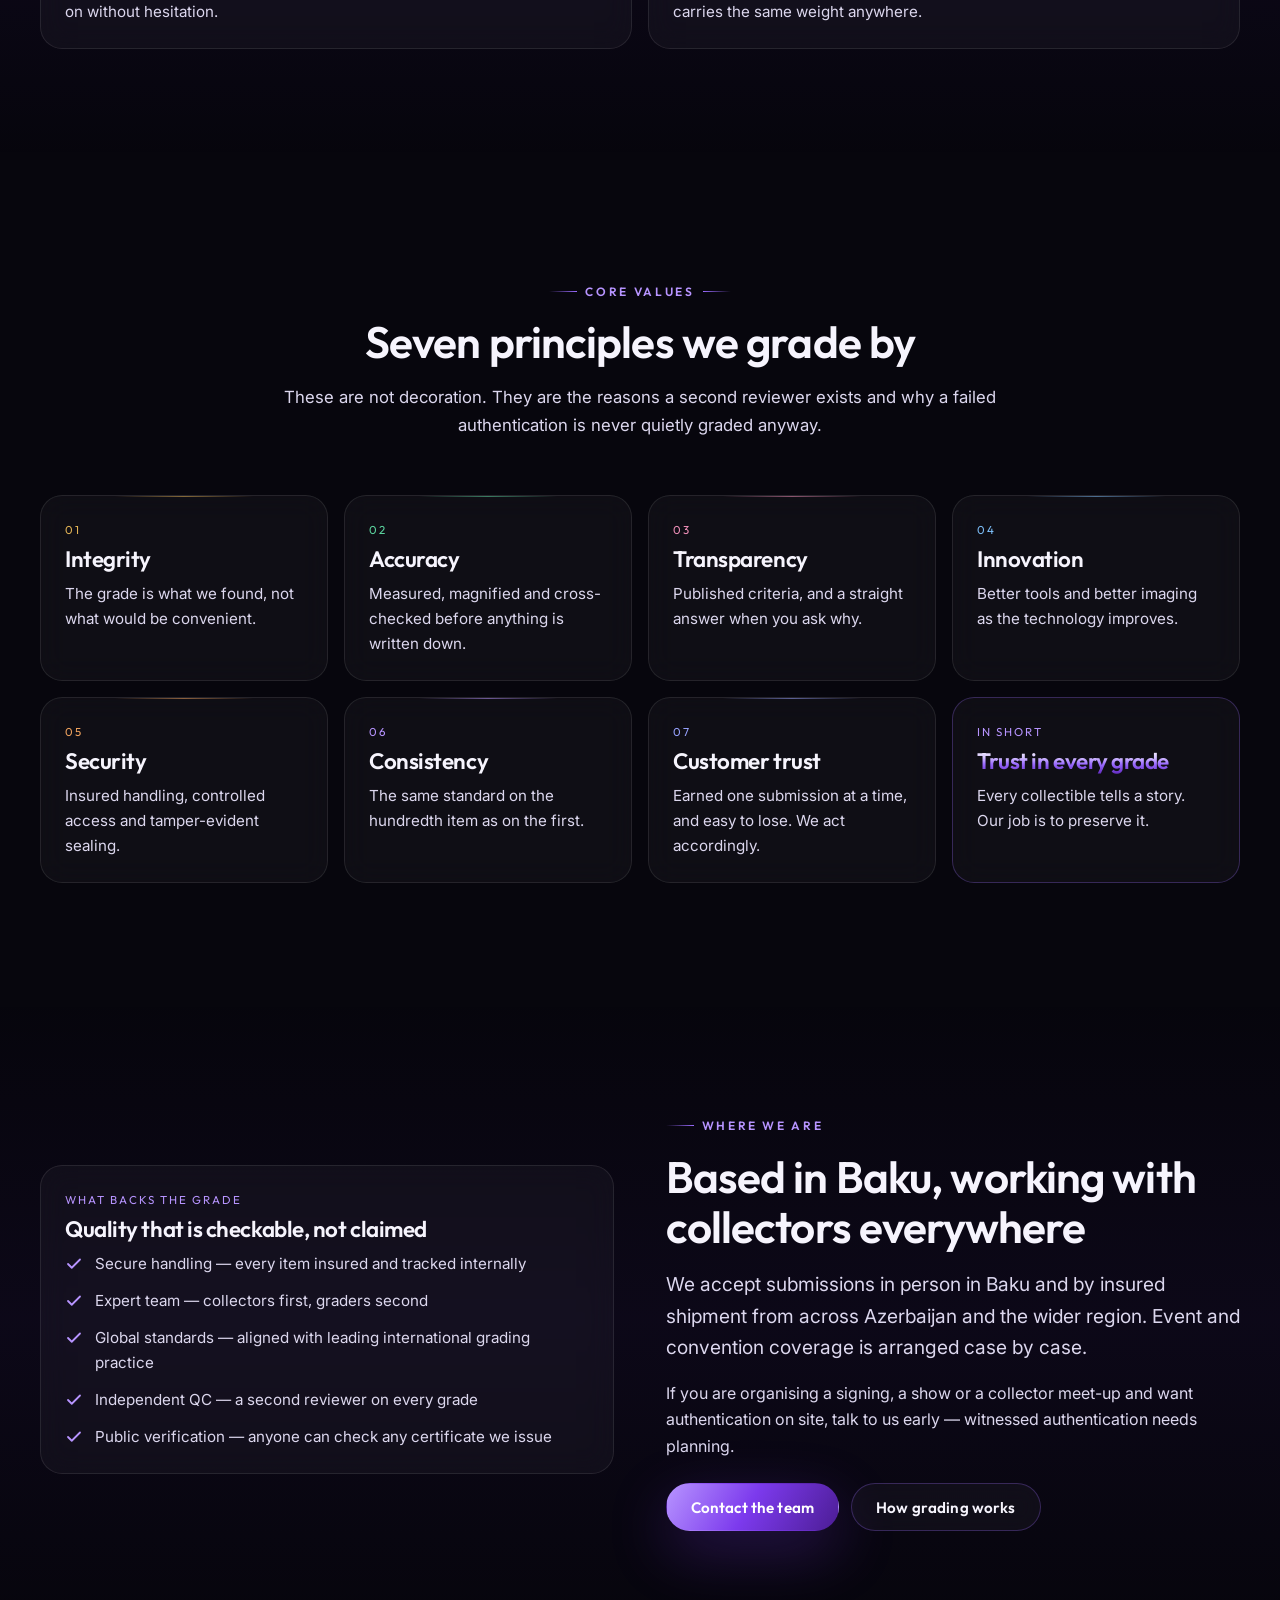
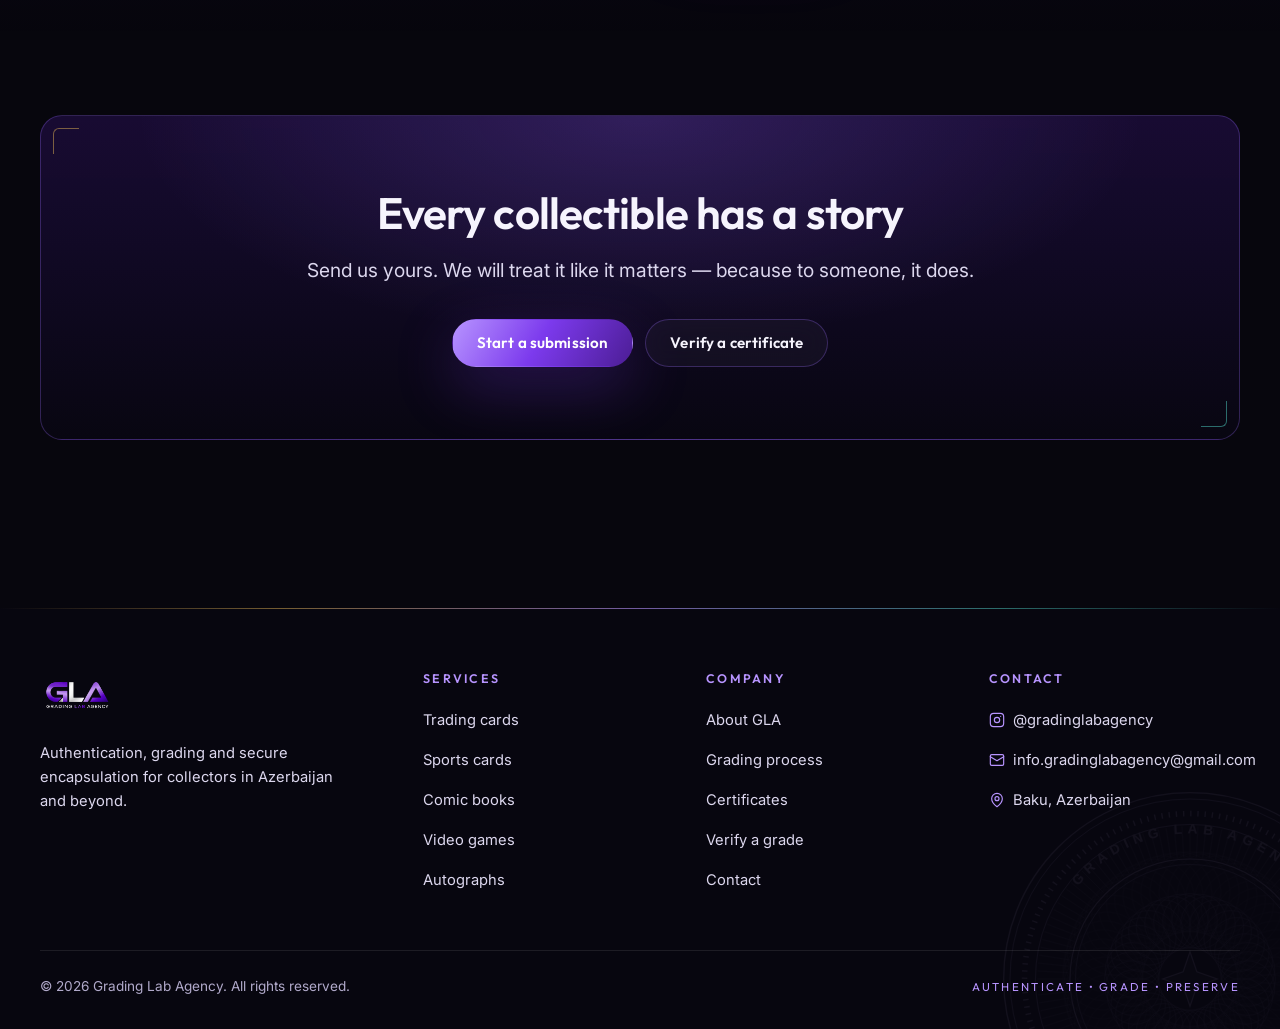
==== commit 8c884d1a: "verify: add red 'Not authentic' result state Records whose grade_label marks them not authentic (e.g" ====
--- a/about.html
+++ b/about.html
@@ -9,7 +9,7 @@
 <link rel="preconnect" href="https://fonts.googleapis.com">
 <link rel="preconnect" href="https://fonts.gstatic.com" crossorigin>
 <link href="https://fonts.googleapis.com/css2?family=Outfit:wght@400;500;600;700&family=Inter:wght@300;400;500;600&family=JetBrains+Mono:wght@400;500&display=swap" rel="stylesheet">
-<link rel="stylesheet" href="assets/css/style.css?v=4">
+<link rel="stylesheet" href="assets/css/style.css?v=5">
 </head>
 <body>
 <div class="grain" aria-hidden="true"></div>
--- a/assets/css/style.css
+++ b/assets/css/style.css
@@ -1414,6 +1414,24 @@
 .cert__grade--auth svg { width: 3.25rem; height: 3.25rem; color: var(--success); }
 .cert__grade--auth .cert__grade-label { color: var(--success); letter-spacing: 0.08em; }
 
+/* Not-authentic certificate — a red alert instead of a grade or seal. */
+.cert--fail {
+  border-color: rgba(248, 113, 113, 0.4);
+  background: linear-gradient(160deg, rgba(248, 113, 113, 0.12), rgba(9, 7, 18, 0.9));
+  box-shadow: 0 20px 60px rgba(248, 113, 113, 0.22);
+}
+.cert__status--fail {
+  border-color: rgba(248, 113, 113, 0.45);
+  background: rgba(248, 113, 113, 0.12);
+  color: var(--danger);
+}
+.cert__grade--fail {
+  border-color: rgba(248, 113, 113, 0.4);
+  background: radial-gradient(circle at 50% 18%, rgba(248, 113, 113, 0.2), rgba(27, 13, 58, 0.6));
+}
+.cert__grade--fail svg { width: 3.25rem; height: 3.25rem; color: var(--danger); }
+.cert__grade--fail .cert__grade-label { color: var(--danger); letter-spacing: 0.08em; }
+
 .cert__details { display: grid; gap: var(--sp-4); }
 .cert__title { font-size: 1.35rem; margin-bottom: var(--sp-1); }
 .cert__specs {
